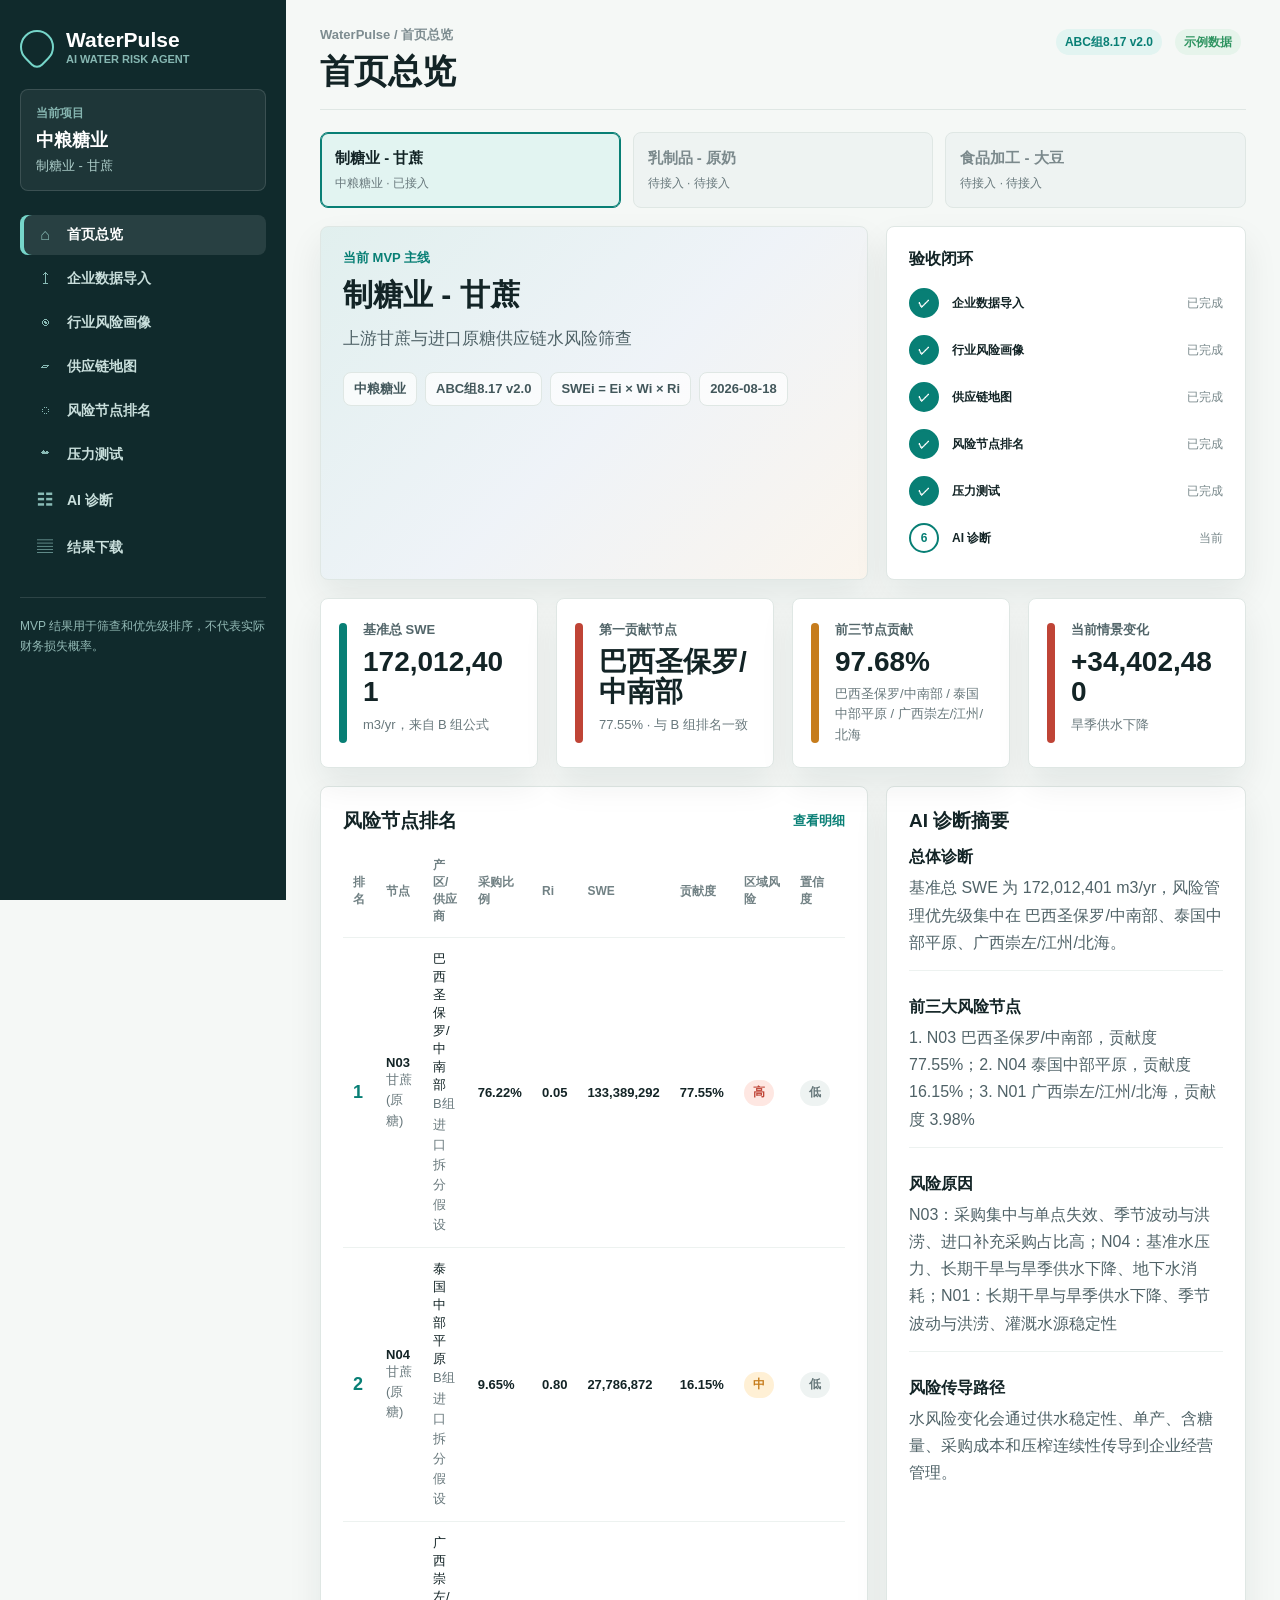
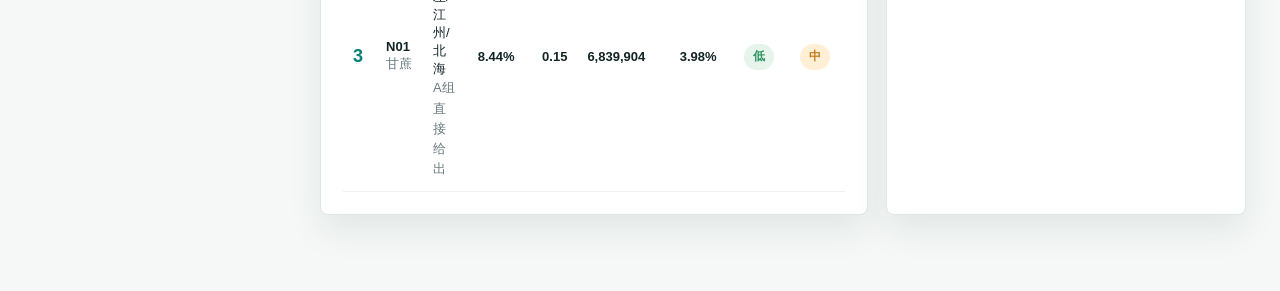
==== index.html @ 05658476 "Deploy D group water risk MVP report" ====
<!doctype html>
<html lang="zh-CN">
<head>
  <meta charset="utf-8" />
  <meta name="viewport" content="width=device-width, initial-scale=1" />
  <title>水脉 WaterPulse · 首页总览</title>
  <link rel="icon" href="data:," />
  <link rel="stylesheet" href="assets/app.css" />
</head>
<body data-page="home">
  <div id="app"></div>
  <script src="assets/site.js"></script>
</body>
</html>
---- assets/app.css ----
:root {
  --nav: #102a2c;
  --nav-soft: #1d3d3f;
  --ink: #132426;
  --muted: #68787c;
  --line: #dfe7e4;
  --wash: #f5f8f6;
  --panel: #ffffff;
  --teal: #087f75;
  --teal-soft: #e2f4f1;
  --green: #2f9461;
  --green-soft: #e6f4eb;
  --amber: #c67c1c;
  --amber-soft: #fff0d5;
  --red: #bf4436;
  --red-soft: #fee7e2;
  --blue: #2f66a3;
  --blue-soft: #e7f0fb;
  --shadow: 0 16px 34px rgba(19, 36, 38, 0.08);
}

* { box-sizing: border-box; }

body {
  margin: 0;
  color: var(--ink);
  background: var(--wash);
  font-family: Inter, "Microsoft YaHei", "PingFang SC", Arial, sans-serif;
  letter-spacing: 0;
}

button, input {
  font: inherit;
}

a {
  color: inherit;
  text-decoration: none;
}

.app-shell {
  min-height: 100vh;
  display: grid;
  grid-template-columns: 286px minmax(0, 1fr);
}

.sidebar {
  position: sticky;
  top: 0;
  align-self: start;
  min-height: 100vh;
  padding: 28px 20px;
  color: #cde0dd;
  background: var(--nav);
}

.logo {
  display: flex;
  gap: 12px;
  align-items: center;
  margin-bottom: 24px;
}

.logo-mark {
  width: 34px;
  height: 34px;
  border: 2px solid #76d6ca;
  border-radius: 50% 50% 50% 8px;
  transform: rotate(-45deg);
  flex: 0 0 auto;
}

.logo strong {
  display: block;
  color: #ffffff;
  font-size: 21px;
  line-height: 1.1;
}

.logo em {
  display: block;
  margin-top: 2px;
  color: #86b7b2;
  font-size: 11px;
  font-style: normal;
  font-weight: 760;
  text-transform: uppercase;
}

.project-card {
  padding: 15px;
  margin-bottom: 24px;
  border: 1px solid rgba(255, 255, 255, 0.13);
  border-radius: 8px;
  background: rgba(255, 255, 255, 0.06);
}

.project-card span {
  display: block;
  color: #85b4af;
  font-size: 12px;
  font-weight: 760;
  margin-bottom: 6px;
}

.project-card strong {
  display: block;
  color: #ffffff;
  font-size: 18px;
  margin-bottom: 4px;
}

.project-card em {
  color: #afd0cc;
  font-style: normal;
  font-size: 13px;
}

.nav-item {
  display: grid;
  grid-template-columns: 26px 1fr;
  gap: 9px;
  align-items: center;
  padding: 11px 12px;
  margin: 4px 0;
  border-radius: 8px;
  color: #c9dfdc;
}

.nav-item:hover,
.nav-item.active {
  color: #ffffff;
  background: rgba(255, 255, 255, 0.1);
}

.nav-item.active {
  box-shadow: inset 4px 0 0 #76d6ca;
}

.nav-item span {
  text-align: center;
  color: #89bbb6;
}

.nav-item strong {
  font-size: 14px;
}

.side-note {
  margin-top: 28px;
  padding-top: 18px;
  border-top: 1px solid rgba(255, 255, 255, 0.12);
  color: #93bab6;
  font-size: 12px;
  line-height: 1.7;
}

main {
  min-width: 0;
  padding: 26px 34px 58px;
}

.topbar {
  display: flex;
  justify-content: space-between;
  align-items: flex-start;
  gap: 20px;
  padding-bottom: 18px;
  margin-bottom: 22px;
  border-bottom: 1px solid var(--line);
}

.crumb {
  color: #7d8c90;
  font-size: 13px;
  font-weight: 760;
  margin-bottom: 8px;
}

h1, h2, h3 {
  margin: 0;
  letter-spacing: 0;
}

h1 {
  font-size: 34px;
  line-height: 1.15;
}

h2 {
  font-size: 30px;
  line-height: 1.2;
}

h3 {
  font-size: 19px;
  line-height: 1.3;
}

p {
  line-height: 1.7;
}

.header-actions {
  display: flex;
  flex-wrap: wrap;
  justify-content: flex-end;
  gap: 8px;
}

.grid {
  display: grid;
  gap: 18px;
  margin-bottom: 18px;
}

.overview {
  grid-template-columns: minmax(0, 1.7fr) minmax(360px, 1fr);
}

.metrics {
  grid-template-columns: repeat(4, minmax(0, 1fr));
}

.two {
  grid-template-columns: minmax(0, 1.45fr) minmax(360px, 0.9fr);
}

.map-layout {
  grid-template-columns: 250px minmax(0, 1fr) 320px;
  align-items: start;
}

.panel {
  min-width: 0;
  padding: 22px;
  border: 1px solid var(--line);
  border-radius: 8px;
  background: var(--panel);
  box-shadow: var(--shadow);
}

.hero-panel {
  min-height: 218px;
  background:
    linear-gradient(135deg, rgba(8, 127, 117, 0.12), rgba(47, 102, 163, 0.08) 52%, rgba(198, 124, 28, 0.08)),
    #ffffff;
}

.hero-panel p {
  max-width: 760px;
  margin: 12px 0 18px;
  color: #4f6267;
  font-size: 17px;
}

.kicker {
  color: var(--teal);
  font-size: 13px;
  font-weight: 840;
  margin-bottom: 10px;
}

.hero-facts {
  display: flex;
  flex-wrap: wrap;
  gap: 8px;
}

.hero-facts span {
  display: inline-flex;
  align-items: center;
  min-height: 34px;
  padding: 7px 10px;
  border: 1px solid var(--line);
  border-radius: 8px;
  background: rgba(255, 255, 255, 0.72);
  color: #42575b;
  font-size: 13px;
  font-weight: 760;
}

.status-panel {
  overflow: hidden;
}

.industry-switcher {
  display: grid;
  grid-template-columns: repeat(3, minmax(0, 1fr));
  gap: 12px;
  margin-bottom: 18px;
}

.industry-option {
  min-height: 76px;
  padding: 13px 14px;
  border: 1px solid var(--line);
  border-radius: 8px;
  background: #ffffff;
  color: var(--ink);
  text-align: left;
  cursor: pointer;
}

.industry-option strong,
.industry-option span {
  display: block;
}

.industry-option strong {
  margin-bottom: 7px;
  font-size: 15px;
}

.industry-option span {
  color: var(--muted);
  font-size: 12px;
}

.industry-option.active {
  border-color: var(--teal);
  background: var(--teal-soft);
  box-shadow: inset 0 0 0 1px var(--teal);
}

.industry-option:disabled {
  color: #7b898c;
  cursor: default;
  background: #eef3f2;
}

.badge {
  display: inline-flex;
  align-items: center;
  min-height: 26px;
  padding: 4px 9px;
  margin: 3px 5px 3px 0;
  border-radius: 999px;
  font-size: 12px;
  font-weight: 820;
  white-space: nowrap;
}

.badge.teal { color: var(--teal); background: var(--teal-soft); }
.badge.green { color: var(--green); background: var(--green-soft); }
.badge.amber { color: var(--amber); background: var(--amber-soft); }
.badge.red { color: var(--red); background: var(--red-soft); }
.badge.gray { color: #66777a; background: #eef3f2; }

.metric {
  position: relative;
  min-height: 128px;
  padding-left: 42px;
  overflow: hidden;
}

.metric::before {
  content: "";
  position: absolute;
  left: 18px;
  top: 24px;
  bottom: 24px;
  width: 8px;
  border-radius: 99px;
  background: var(--teal);
}

.metric.red::before { background: var(--red); }
.metric.amber::before { background: var(--amber); }
.metric.green::before { background: var(--green); }

.metric-label {
  color: #53666a;
  font-size: 13px;
  font-weight: 820;
}

.metric-value {
  margin: 8px 0 7px;
  font-size: 28px;
  line-height: 1.08;
  font-weight: 900;
  overflow-wrap: anywhere;
}

.muted {
  color: var(--muted);
  font-size: 13px;
  line-height: 1.55;
}

.progress {
  display: grid;
  gap: 9px;
  margin-top: 14px;
}

.step {
  display: grid;
  grid-template-columns: 34px 1fr 58px;
  align-items: center;
  gap: 9px;
  min-height: 38px;
  color: #77878a;
  font-size: 12px;
}

.bubble {
  width: 30px;
  height: 30px;
  display: grid;
  place-items: center;
  border: 2px solid var(--line);
  border-radius: 50%;
  background: #ffffff;
  color: var(--teal);
  font-weight: 900;
}

.step.done .bubble {
  color: #ffffff;
  border-color: var(--teal);
  background: var(--teal);
}

.step.active .bubble {
  border-color: var(--teal);
}

.step strong {
  color: var(--ink);
}

.step span {
  text-align: right;
}

.section-head {
  display: flex;
  align-items: center;
  justify-content: space-between;
  gap: 14px;
  margin-bottom: 12px;
}

.text-link {
  color: var(--teal);
  font-size: 13px;
  font-weight: 820;
}

table {
  width: 100%;
  border-collapse: collapse;
  font-size: 13px;
}

th, td {
  padding: 12px 10px;
  border-bottom: 1px solid #edf2f0;
  vertical-align: middle;
  text-align: left;
}

th {
  color: #718184;
  font-size: 12px;
  font-weight: 820;
}

.num,
.rank {
  font-variant-numeric: tabular-nums;
  font-weight: 850;
}

.rank {
  color: var(--teal);
  font-size: 18px;
}

.diagnosis-list {
  display: grid;
  gap: 12px;
}

.diagnosis-list article {
  padding: 14px 0;
  border-bottom: 1px solid #edf2f0;
}

.diagnosis-list article:last-child {
  border-bottom: 0;
}

.diagnosis-list strong {
  display: block;
  margin-bottom: 6px;
}

.diagnosis-list p {
  margin: 0;
  color: #4f6267;
}

.form-grid {
  display: grid;
  grid-template-columns: 108px 1fr;
  gap: 12px 14px;
  margin: 16px 0 20px;
  align-items: start;
}

.form-grid label {
  color: #748387;
  font-size: 13px;
  font-weight: 820;
}

.upload-box {
  display: grid;
  grid-template-columns: minmax(180px, 240px) 1fr;
  gap: 18px;
  align-items: center;
  min-height: 138px;
  padding: 18px;
  border: 1.5px dashed #c8d6d2;
  border-radius: 8px;
  background: #fbfdfc;
}

.upload-box input {
  width: 100%;
}

.button-row {
  display: flex;
  flex-wrap: wrap;
  gap: 10px;
  margin-top: 16px;
}

.button {
  min-height: 36px;
  padding: 8px 12px;
  border: 1px solid var(--line);
  border-radius: 8px;
  background: #ffffff;
  color: #405357;
  font-size: 13px;
  font-weight: 820;
  cursor: pointer;
}

.button.primary {
  color: #ffffff;
  border-color: var(--teal);
  background: var(--teal);
}

.notice {
  margin-top: 12px;
  color: var(--amber);
  font-size: 13px;
  font-weight: 760;
}

.validation-list {
  display: grid;
  grid-template-columns: 1fr 1fr;
  gap: 12px;
  margin: 16px 0;
}

.validation-list div {
  min-height: 84px;
  padding: 14px;
  border: 1px solid var(--line);
  border-radius: 8px;
  background: #fbfdfc;
}

.validation-list strong {
  display: block;
  margin-bottom: 8px;
  font-size: 24px;
}

.validation-list span {
  color: var(--muted);
  font-size: 13px;
}

.mechanism-list {
  display: grid;
  gap: 13px;
  margin-top: 16px;
}

.mechanism {
  padding-bottom: 14px;
  border-bottom: 1px solid #edf2f0;
}

.mechanism:last-child {
  border-bottom: 0;
}

.mechanism p {
  margin: 8px 0 0;
}

.action-list {
  display: grid;
  gap: 14px;
  margin-top: 16px;
}

.action-item {
  padding: 14px;
  border: 1px solid var(--line);
  border-radius: 8px;
  background: #fbfdfc;
}

.action-item span {
  display: block;
  color: var(--teal);
  font-weight: 850;
  margin-bottom: 8px;
}

.action-item ul {
  margin: 0;
  padding-left: 18px;
  color: #53666a;
  line-height: 1.6;
}

.schema-grid {
  display: grid;
  grid-template-columns: repeat(6, minmax(0, 1fr));
  gap: 10px;
  margin-top: 16px;
}

.schema-grid div {
  min-height: 76px;
  padding: 12px;
  border: 1px solid var(--line);
  border-radius: 8px;
  background: #fbfdfc;
}

.schema-grid strong,
.schema-grid span {
  display: block;
}

.schema-grid span {
  margin-top: 7px;
  color: var(--muted);
  font-size: 12px;
}

.legend {
  display: grid;
  gap: 11px;
  margin-top: 18px;
}

.legend span {
  display: flex;
  gap: 9px;
  align-items: center;
  color: #506367;
  font-weight: 760;
}

.dot {
  width: 10px;
  height: 10px;
  border-radius: 50%;
  display: inline-block;
}

.red-dot { background: var(--red); }
.amber-dot { background: var(--amber); }
.green-dot { background: var(--green); }

.map-panel {
  overflow: hidden;
}

.map-canvas {
  position: relative;
  height: 560px;
  margin-top: 16px;
  overflow: hidden;
  border: 1px solid var(--line);
  border-radius: 8px;
  background:
    linear-gradient(0deg, rgba(8, 127, 117, 0.06), rgba(47, 102, 163, 0.05)),
    repeating-linear-gradient(30deg, rgba(16, 42, 44, 0.05) 0 1px, transparent 1px 54px),
    #fbfdfc;
}

.map-gridline {
  position: absolute;
  inset: 44px;
  border: 1px dashed #cbd9d6;
  border-radius: 50%;
}

.map-node {
  position: absolute;
  display: grid;
  place-items: center;
  transform: translate(-50%, -50%);
  border: 3px solid currentColor;
  border-radius: 50%;
  background: #ffffff;
  cursor: pointer;
}

.map-node.red { color: var(--red); }
.map-node.amber { color: var(--amber); }
.map-node.green { color: var(--green); }

.map-node span {
  font-size: 11px;
  font-weight: 900;
  color: currentColor;
}

.map-node em {
  position: absolute;
  left: calc(100% + 7px);
  top: 50%;
  transform: translateY(-50%);
  min-width: 92px;
  color: #45595d;
  font-size: 12px;
  font-style: normal;
  font-weight: 760;
  white-space: nowrap;
}

.list {
  display: grid;
  gap: 12px;
  margin-top: 14px;
}

.list-item {
  display: grid;
  gap: 4px;
  padding-bottom: 12px;
  border-bottom: 1px solid #edf2f0;
}

.list-item:last-child {
  border-bottom: 0;
  padding-bottom: 0;
}

.list-item span {
  color: #53666a;
  font-size: 13px;
}

.list-item small {
  color: var(--muted);
}

.quadrant {
  position: relative;
  height: 420px;
  margin: 18px 0 12px;
  border-left: 2px solid #ccd9d6;
  border-bottom: 2px solid #ccd9d6;
  background:
    linear-gradient(90deg, transparent 49.8%, #e1eae7 50%, transparent 50.2%),
    linear-gradient(0deg, transparent 49.8%, #e1eae7 50%, transparent 50.2%),
    #fbfdfc;
}

.point {
  position: absolute;
  width: 24px;
  height: 24px;
  display: grid;
  place-items: center;
  border: 3px solid currentColor;
  border-radius: 50%;
  background: #ffffff;
  font-size: 10px;
  font-weight: 900;
}

.point.red { color: var(--red); }
.point.amber { color: var(--amber); }
.point.green { color: var(--green); }

.point em {
  position: absolute;
  left: 27px;
  top: -3px;
  min-width: 100px;
  color: #5b6d71;
  font-size: 11px;
  font-style: normal;
  font-weight: 760;
  white-space: nowrap;
}

.x-label,
.y-label {
  position: absolute;
  color: #748387;
  font-size: 12px;
  font-weight: 820;
}

.x-label {
  right: 0;
  bottom: -28px;
}

.y-label {
  left: 8px;
  top: 8px;
}

.segmented {
  display: flex;
  flex-wrap: wrap;
  gap: 8px;
  justify-content: flex-end;
}

.segmented button {
  min-height: 36px;
  padding: 8px 11px;
  border: 1px solid var(--line);
  border-radius: 8px;
  background: #ffffff;
  color: #4f6267;
  font-size: 13px;
  font-weight: 820;
  cursor: pointer;
}

.segmented button.active {
  border-color: var(--teal);
  color: #ffffff;
  background: var(--teal);
}

.segmented small {
  margin-left: 5px;
  opacity: 0.78;
}

.callout {
  padding: 17px;
  border-radius: 8px;
  border: 1px solid var(--line);
}

.callout.red {
  background: var(--red-soft);
  border-color: #f2c5be;
}

.callout.amber {
  background: var(--amber-soft);
  border-color: #efd0a2;
}

.callout p {
  margin-bottom: 0;
}

.guardrail-grid {
  display: grid;
  grid-template-columns: 1fr 1fr;
  gap: 10px;
  margin: 16px 0 20px;
}

.guardrail-grid div {
  min-height: 54px;
  padding: 12px;
  border: 1px solid var(--line);
  border-radius: 8px;
  background: #fbfdfc;
  color: #53666a;
  font-size: 13px;
  font-weight: 780;
}

.guardrail-grid .ok {
  color: var(--teal);
  background: var(--teal-soft);
  border-color: #b9ddd7;
}

pre {
  max-height: 380px;
  overflow: auto;
  padding: 14px;
  border: 1px solid var(--line);
  border-radius: 8px;
  background: #f8fbfa;
  color: #405357;
  font-size: 12px;
  line-height: 1.55;
  white-space: pre-wrap;
}

.report-card {
  padding: 22px;
  border: 1px solid var(--line);
  border-radius: 8px;
  background: #fbfdfc;
}

.report-card h2 {
  margin-bottom: 16px;
  font-size: 24px;
}

.report-card p {
  margin: 10px 0;
}

.check-list {
  display: grid;
  gap: 10px;
  margin-top: 16px;
}

.check-list span {
  min-height: 38px;
  padding: 9px 12px;
  border: 1px solid var(--line);
  border-radius: 8px;
  background: #fbfdfc;
  color: #3f5458;
  font-weight: 780;
}

@media (max-width: 1240px) {
  .app-shell,
  .overview,
  .metrics,
  .two,
  .map-layout,
  .industry-switcher,
  .schema-grid {
    grid-template-columns: 1fr;
  }

  .sidebar {
    position: static;
    min-height: auto;
  }
}

@media (max-width: 720px) {
  main {
    padding: 20px 14px 44px;
  }

  .sidebar {
    padding: 22px 14px;
  }

  .topbar,
  .section-head {
    flex-direction: column;
    align-items: flex-start;
  }

  h1 {
    font-size: 28px;
  }

  h2 {
    font-size: 24px;
  }

  .panel {
    padding: 17px;
  }

  .upload-box,
  .form-grid,
  .validation-list,
  .guardrail-grid {
    grid-template-columns: 1fr;
  }

  .map-canvas {
    height: 460px;
  }

  .metric {
    padding-left: 46px;
  }

  .point em,
  .map-node em,
  .x-label,
  .y-label {
    display: none;
  }

  table {
    display: block;
    overflow-x: auto;
    white-space: nowrap;
  }
}

@media print {
  .sidebar,
  .topbar,
  .button-row {
    display: none;
  }

  .app-shell {
    display: block;
  }

  main {
    padding: 0;
  }

  .panel {
    box-shadow: none;
  }
}
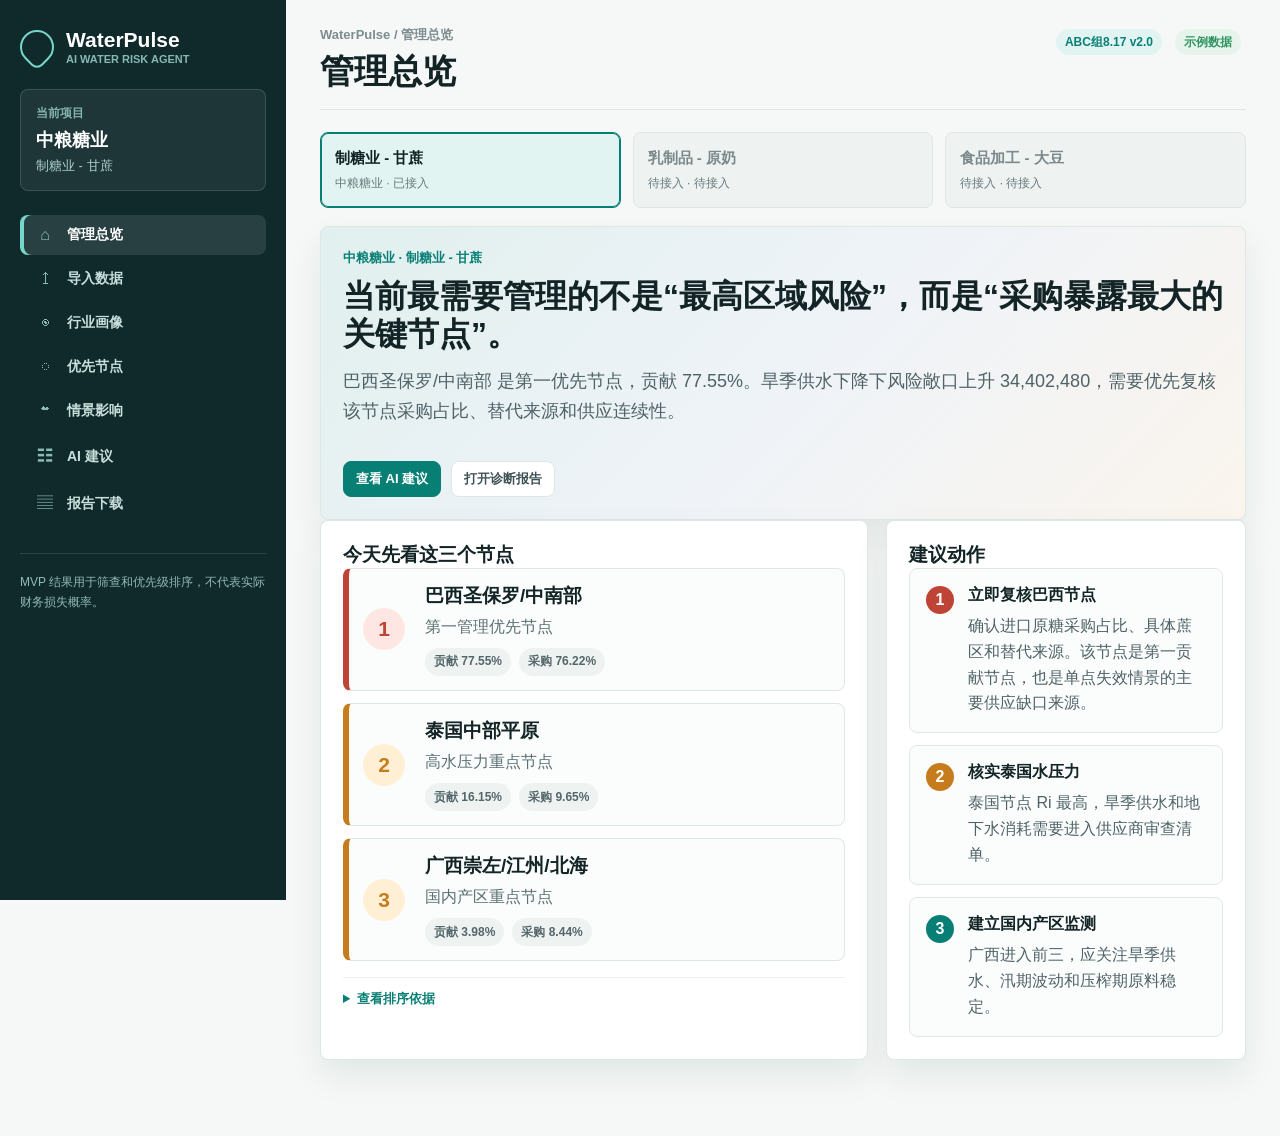
==== commit e5a7471c: "Simplify decision-focused interface" ====
--- a/index.html
+++ b/index.html
@@ -3,7 +3,7 @@
 <head>
   <meta charset="utf-8" />
   <meta name="viewport" content="width=device-width, initial-scale=1" />
-  <title>水脉 WaterPulse · 首页总览</title>
+  <title>水脉 WaterPulse · 管理总览</title>
   <link rel="icon" href="data:," />
   <link rel="stylesheet" href="assets/app.css" />
 </head>
--- a/assets/app.css
+++ b/assets/app.css
@@ -254,6 +254,22 @@
   font-size: 17px;
 }
 
+.hero-panel.executive {
+  min-height: 230px;
+  display: grid;
+  align-content: center;
+}
+
+.hero-panel.executive h2 {
+  max-width: 900px;
+  font-size: clamp(26px, 2.5vw, 36px);
+}
+
+.hero-panel.executive p {
+  max-width: 940px;
+  font-size: 18px;
+}
+
 .kicker {
   color: var(--teal);
   font-size: 13px;
@@ -389,6 +405,12 @@
   line-height: 1.55;
 }
 
+.lead-small {
+  color: #53666a;
+  line-height: 1.7;
+  margin: 10px 0 18px;
+}
+
 .progress {
   display: grid;
   gap: 9px;
@@ -501,6 +523,198 @@
 .diagnosis-list p {
   margin: 0;
   color: #4f6267;
+}
+
+.decision-grid {
+  display: grid;
+  gap: 12px;
+}
+
+.decision-card {
+  position: relative;
+  min-height: 118px;
+  padding: 16px 16px 16px 58px;
+  border: 1px solid var(--line);
+  border-radius: 8px;
+  background: #fbfdfc;
+}
+
+.decision-card span {
+  position: absolute;
+  left: 16px;
+  top: 17px;
+  width: 28px;
+  height: 28px;
+  display: grid;
+  place-items: center;
+  border-radius: 50%;
+  background: var(--teal);
+  color: #fff;
+  font-weight: 900;
+}
+
+.decision-card.red span { background: var(--red); }
+.decision-card.amber span { background: var(--amber); }
+.decision-card strong {
+  display: block;
+  margin-bottom: 7px;
+  font-size: 16px;
+}
+
+.decision-card p {
+  margin: 0;
+  color: #4f6267;
+  line-height: 1.62;
+}
+
+.priority-list {
+  display: grid;
+  gap: 12px;
+}
+
+.priority-card {
+  display: grid;
+  grid-template-columns: 48px 1fr;
+  gap: 14px;
+  align-items: center;
+  min-height: 104px;
+  padding: 14px;
+  border: 1px solid var(--line);
+  border-left: 6px solid var(--teal);
+  border-radius: 8px;
+  background: #fbfdfc;
+}
+
+.priority-card.red { border-left-color: var(--red); }
+.priority-card.amber { border-left-color: var(--amber); }
+.priority-card.green { border-left-color: var(--green); }
+
+.priority-rank {
+  width: 42px;
+  height: 42px;
+  display: grid;
+  place-items: center;
+  border-radius: 50%;
+  background: var(--teal-soft);
+  color: var(--teal);
+  font-size: 21px;
+  font-weight: 900;
+}
+
+.priority-card.red .priority-rank { background: var(--red-soft); color: var(--red); }
+.priority-card.amber .priority-rank { background: var(--amber-soft); color: var(--amber); }
+
+.priority-card strong {
+  display: block;
+  font-size: 19px;
+  margin-bottom: 4px;
+}
+
+.priority-card p {
+  margin: 0 0 8px;
+  color: #5b6f73;
+}
+
+.priority-meta {
+  display: flex;
+  flex-wrap: wrap;
+  gap: 8px;
+}
+
+.priority-meta span,
+.outcome-strip span {
+  display: inline-flex;
+  min-height: 28px;
+  align-items: center;
+  padding: 5px 9px;
+  border-radius: 999px;
+  background: #eef3f2;
+  color: #53666a;
+  font-size: 12px;
+  font-weight: 820;
+}
+
+.plain-answer {
+  display: grid;
+  gap: 12px;
+  margin-top: 14px;
+}
+
+.plain-answer p {
+  margin: 0;
+  padding: 13px 14px;
+  border: 1px solid var(--line);
+  border-radius: 8px;
+  background: #fbfdfc;
+  color: #4f6267;
+}
+
+.evidence {
+  margin-top: 16px;
+  border-top: 1px solid #edf2f0;
+  padding-top: 12px;
+}
+
+.evidence summary {
+  width: fit-content;
+  cursor: pointer;
+  color: var(--teal);
+  font-size: 13px;
+  font-weight: 850;
+}
+
+.evidence[open] summary {
+  margin-bottom: 12px;
+}
+
+.field-cloud {
+  margin-top: 8px;
+}
+
+.outcome-strip {
+  display: grid;
+  grid-template-columns: repeat(4, minmax(0, 1fr));
+  gap: 10px;
+  margin: 16px 0 4px;
+}
+
+.outcome-strip span {
+  justify-content: center;
+  min-height: 54px;
+  border-radius: 8px;
+  background: var(--teal-soft);
+  color: var(--teal);
+}
+
+.impact-panel {
+  min-height: 190px;
+  padding: 22px;
+  border: 1px solid var(--line);
+  border-left: 7px solid var(--teal);
+  border-radius: 8px;
+  background: #fbfdfc;
+}
+
+.impact-panel.red { border-left-color: var(--red); }
+.impact-panel.green { border-left-color: var(--green); }
+
+.impact-panel span {
+  display: block;
+  color: #607378;
+  font-weight: 820;
+}
+
+.impact-panel strong {
+  display: block;
+  margin: 12px 0;
+  font-size: clamp(32px, 4vw, 46px);
+  line-height: 1.05;
+}
+
+.impact-panel p {
+  margin: 0;
+  color: #4f6267;
+  line-height: 1.7;
 }
 
 .form-grid {
@@ -974,7 +1188,33 @@
   }
 
   .sidebar {
-    padding: 22px 14px;
+    padding: 14px;
+  }
+
+  .logo {
+    margin-bottom: 12px;
+  }
+
+  .project-card,
+  .side-note {
+    display: none;
+  }
+
+  .sidebar nav {
+    display: flex;
+    gap: 8px;
+    overflow-x: auto;
+    padding-bottom: 2px;
+  }
+
+  .nav-item {
+    flex: 0 0 auto;
+    min-height: 40px;
+    padding: 8px 12px;
+  }
+
+  .nav-item strong {
+    font-size: 12px;
   }
 
   .topbar,
@@ -998,7 +1238,8 @@
   .upload-box,
   .form-grid,
   .validation-list,
-  .guardrail-grid {
+  .guardrail-grid,
+  .outcome-strip {
     grid-template-columns: 1fr;
   }
 
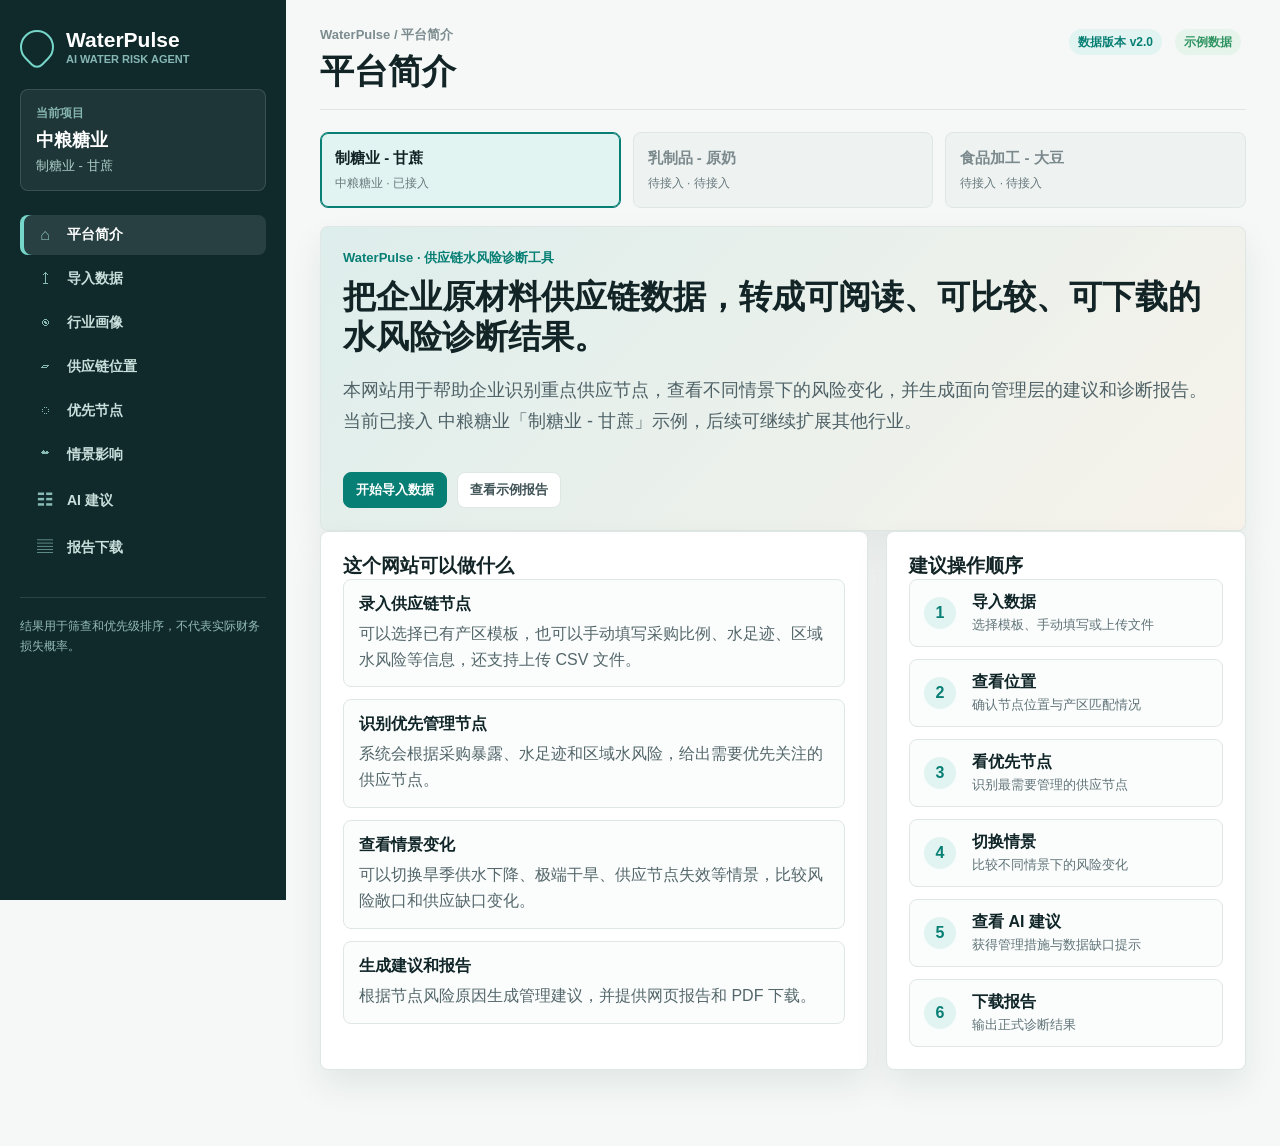
==== commit df883af8: "Improve onboarding import and report layout" ====
--- a/index.html
+++ b/index.html
@@ -3,7 +3,7 @@
 <head>
   <meta charset="utf-8" />
   <meta name="viewport" content="width=device-width, initial-scale=1" />
-  <title>水脉 WaterPulse · 管理总览</title>
+  <title>水脉 WaterPulse · 平台简介</title>
   <link rel="icon" href="data:," />
   <link rel="stylesheet" href="assets/app.css" />
 </head>
--- a/assets/app.css
+++ b/assets/app.css
@@ -270,6 +270,85 @@
   font-size: 18px;
 }
 
+.intro-hero {
+  min-height: 280px;
+  display: grid;
+  align-content: center;
+  background:
+    linear-gradient(135deg, rgba(8, 127, 117, 0.12), rgba(198, 124, 28, 0.08)),
+    #fbfdfc;
+}
+
+.intro-hero h2 {
+  max-width: 960px;
+  font-size: clamp(28px, 2.6vw, 38px);
+}
+
+.intro-hero p {
+  max-width: 980px;
+  color: #4f6267;
+  font-size: 18px;
+  line-height: 1.75;
+}
+
+.feature-list,
+.guide-steps {
+  display: grid;
+  gap: 12px;
+}
+
+.feature-list article {
+  padding: 14px 15px;
+  border: 1px solid var(--line);
+  border-radius: 8px;
+  background: #fbfdfc;
+}
+
+.feature-list strong,
+.guide-steps strong {
+  display: block;
+  color: #102528;
+  font-size: 16px;
+}
+
+.feature-list p {
+  margin: 6px 0 0;
+  color: #53666a;
+  line-height: 1.62;
+}
+
+.guide-steps a {
+  display: grid;
+  grid-template-columns: 36px 1fr;
+  gap: 3px 12px;
+  min-height: 64px;
+  align-items: center;
+  padding: 12px 14px;
+  border: 1px solid var(--line);
+  border-radius: 8px;
+  background: #fbfdfc;
+  color: inherit;
+  text-decoration: none;
+}
+
+.guide-steps span {
+  grid-row: span 2;
+  width: 32px;
+  height: 32px;
+  display: grid;
+  place-items: center;
+  border-radius: 50%;
+  background: var(--teal-soft);
+  color: var(--teal);
+  font-weight: 900;
+}
+
+.guide-steps em {
+  color: #607378;
+  font-size: 13px;
+  font-style: normal;
+}
+
 .kicker {
   color: var(--teal);
   font-size: 13px;
@@ -731,6 +810,43 @@
   font-weight: 820;
 }
 
+.import-layout {
+  grid-template-columns: minmax(0, 1.35fr) minmax(380px, 0.85fr);
+}
+
+.manual-form {
+  display: grid;
+  grid-template-columns: 118px minmax(0, 1fr);
+  gap: 12px 14px;
+  margin-top: 14px;
+}
+
+.manual-form label {
+  align-self: center;
+  color: #5f7277;
+  font-size: 13px;
+  font-weight: 850;
+}
+
+.manual-form input,
+.manual-form select {
+  width: 100%;
+  min-height: 40px;
+  padding: 8px 10px;
+  border: 1px solid var(--line);
+  border-radius: 8px;
+  background: #fbfdfc;
+  color: #22383c;
+  font: inherit;
+  font-size: 14px;
+}
+
+.manual-form input:focus,
+.manual-form select:focus {
+  outline: 2px solid rgba(8, 127, 117, 0.16);
+  border-color: var(--teal);
+}
+
 .upload-box {
   display: grid;
   grid-template-columns: minmax(180px, 240px) 1fr;
@@ -747,6 +863,22 @@
   width: 100%;
 }
 
+.compact-upload {
+  min-height: 112px;
+  grid-template-columns: 1fr;
+  align-items: start;
+}
+
+.compact-upload div {
+  order: -1;
+}
+
+.soft-divider {
+  border: 0;
+  border-top: 1px solid #edf2f0;
+  margin: 18px 0;
+}
+
 .button-row {
   display: flex;
   flex-wrap: wrap;
@@ -945,6 +1077,9 @@
   font-size: 11px;
   font-weight: 900;
   color: currentColor;
+  line-height: 1;
+  text-align: center;
+  white-space: nowrap;
 }
 
 .map-node em {
@@ -958,6 +1093,35 @@
   font-style: normal;
   font-weight: 760;
   white-space: nowrap;
+  pointer-events: none;
+  padding: 2px 5px;
+  border-radius: 6px;
+  background: rgba(251, 253, 252, 0.82);
+}
+
+.map-node.label-left em {
+  left: auto;
+  right: calc(100% + 8px);
+  text-align: right;
+}
+
+.map-node.label-above em {
+  left: 50%;
+  top: auto;
+  bottom: calc(100% + 8px);
+  transform: translateX(-50%);
+  text-align: center;
+}
+
+.map-node.label-below em {
+  left: 50%;
+  top: calc(100% + 8px);
+  transform: translateX(-50%);
+  text-align: center;
+}
+
+.map-node.label-right em {
+  left: calc(100% + 8px);
 }
 
 .list {
@@ -1001,8 +1165,8 @@
 
 .point {
   position: absolute;
-  width: 24px;
-  height: 24px;
+  width: 34px;
+  height: 34px;
   display: grid;
   place-items: center;
   border: 3px solid currentColor;
@@ -1018,14 +1182,41 @@
 
 .point em {
   position: absolute;
-  left: 27px;
-  top: -3px;
+  left: calc(100% + 10px);
+  top: 50%;
+  transform: translateY(-50%);
   min-width: 100px;
   color: #5b6d71;
-  font-size: 11px;
+  font-size: 12px;
   font-style: normal;
   font-weight: 760;
   white-space: nowrap;
+  pointer-events: none;
+}
+
+.point.label-left em {
+  left: auto;
+  right: calc(100% + 10px);
+  text-align: right;
+}
+
+.point.label-above em {
+  left: 50%;
+  top: auto;
+  bottom: calc(100% + 8px);
+  transform: translateX(-50%);
+  text-align: center;
+}
+
+.point.label-below em {
+  left: 50%;
+  top: calc(100% + 8px);
+  transform: translateX(-50%);
+  text-align: center;
+}
+
+.point.label-right em {
+  left: calc(100% + 10px);
 }
 
 .x-label,
@@ -1171,6 +1362,7 @@
   .metrics,
   .two,
   .map-layout,
+  .import-layout,
   .industry-switcher,
   .schema-grid {
     grid-template-columns: 1fr;
@@ -1237,6 +1429,7 @@
 
   .upload-box,
   .form-grid,
+  .manual-form,
   .validation-list,
   .guardrail-grid,
   .outcome-strip {
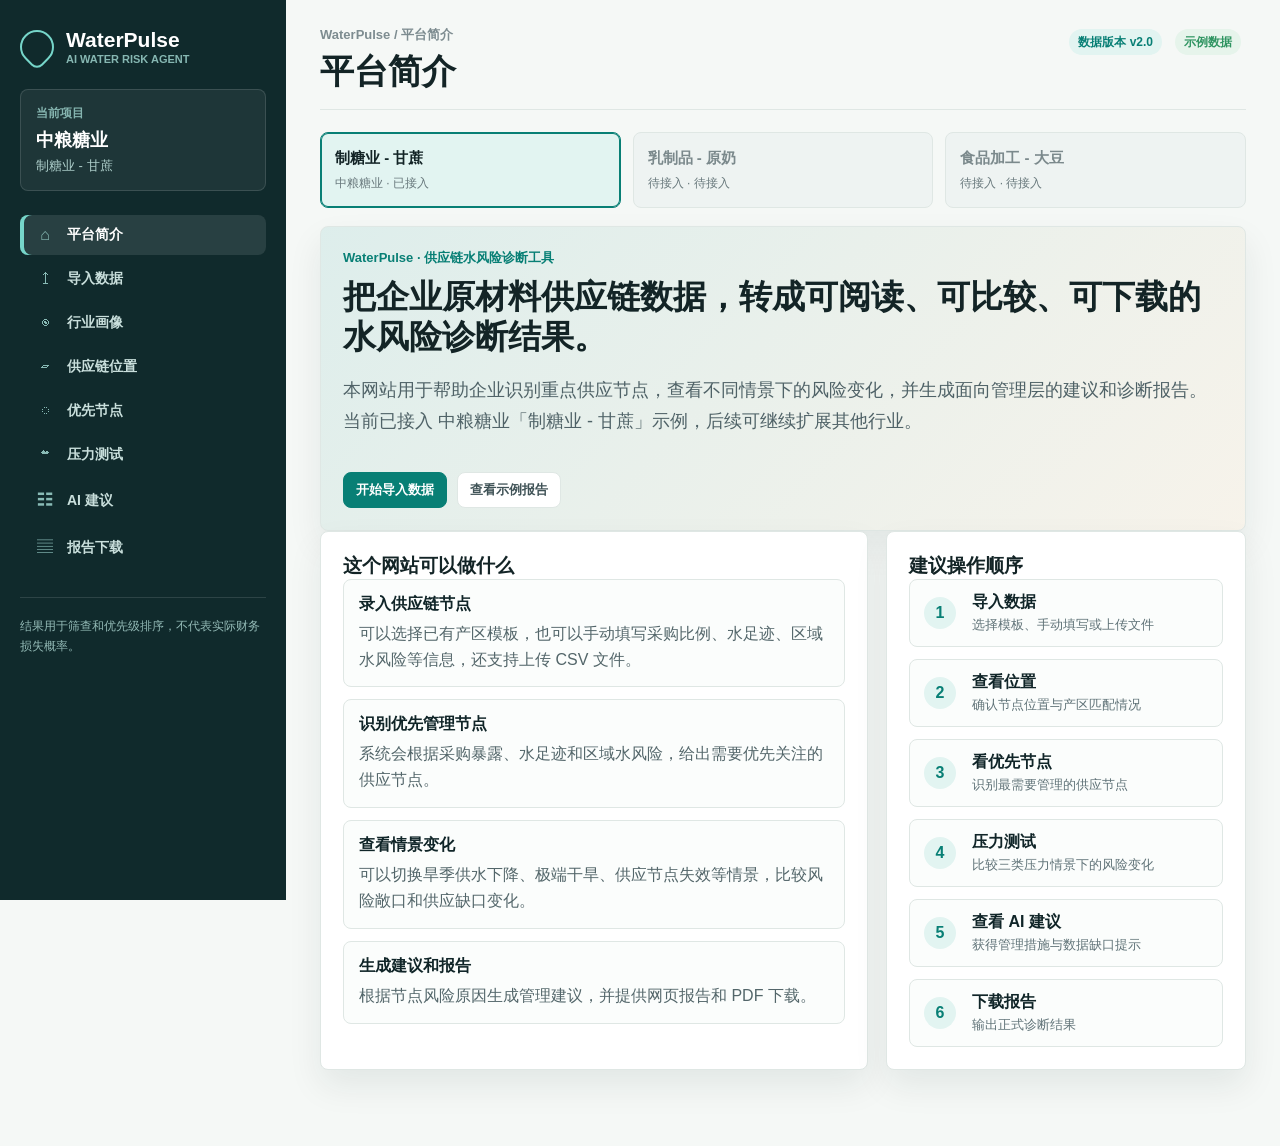
==== commit a074c780: "Bust static script cache" ====
--- a/index.html
+++ b/index.html
@@ -9,6 +9,6 @@
 </head>
 <body data-page="home">
   <div id="app"></div>
-  <script src="assets/site.js"></script>
+  <script src="assets/site.js?v=20260820-2"></script>
 </body>
 </html>
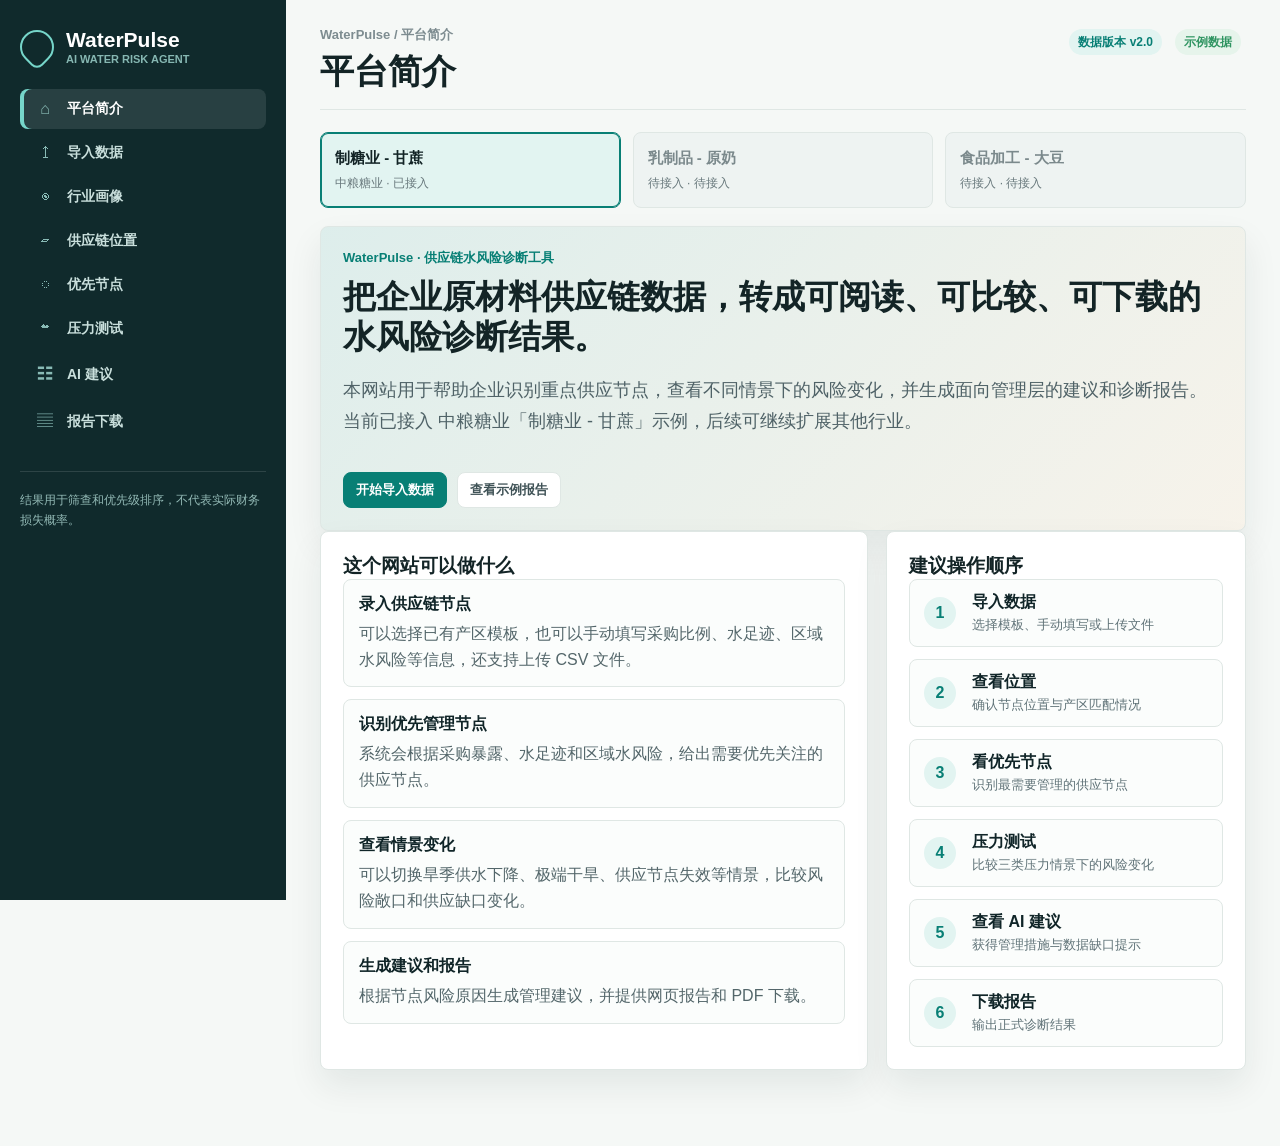
==== commit 9e341245: "Remove current project sidebar card" ====
--- a/index.html
+++ b/index.html
@@ -9,6 +9,6 @@
 </head>
 <body data-page="home">
   <div id="app"></div>
-  <script src="assets/site.js?v=20260820-2"></script>
+  <script src="assets/site.js?v=20260820-3"></script>
 </body>
 </html>
--- a/assets/app.css
+++ b/assets/app.css
@@ -87,35 +87,6 @@
   text-transform: uppercase;
 }
 
-.project-card {
-  padding: 15px;
-  margin-bottom: 24px;
-  border: 1px solid rgba(255, 255, 255, 0.13);
-  border-radius: 8px;
-  background: rgba(255, 255, 255, 0.06);
-}
-
-.project-card span {
-  display: block;
-  color: #85b4af;
-  font-size: 12px;
-  font-weight: 760;
-  margin-bottom: 6px;
-}
-
-.project-card strong {
-  display: block;
-  color: #ffffff;
-  font-size: 18px;
-  margin-bottom: 4px;
-}
-
-.project-card em {
-  color: #afd0cc;
-  font-style: normal;
-  font-size: 13px;
-}
-
 .nav-item {
   display: grid;
   grid-template-columns: 26px 1fr;
@@ -1387,7 +1358,6 @@
     margin-bottom: 12px;
   }
 
-  .project-card,
   .side-note {
     display: none;
   }
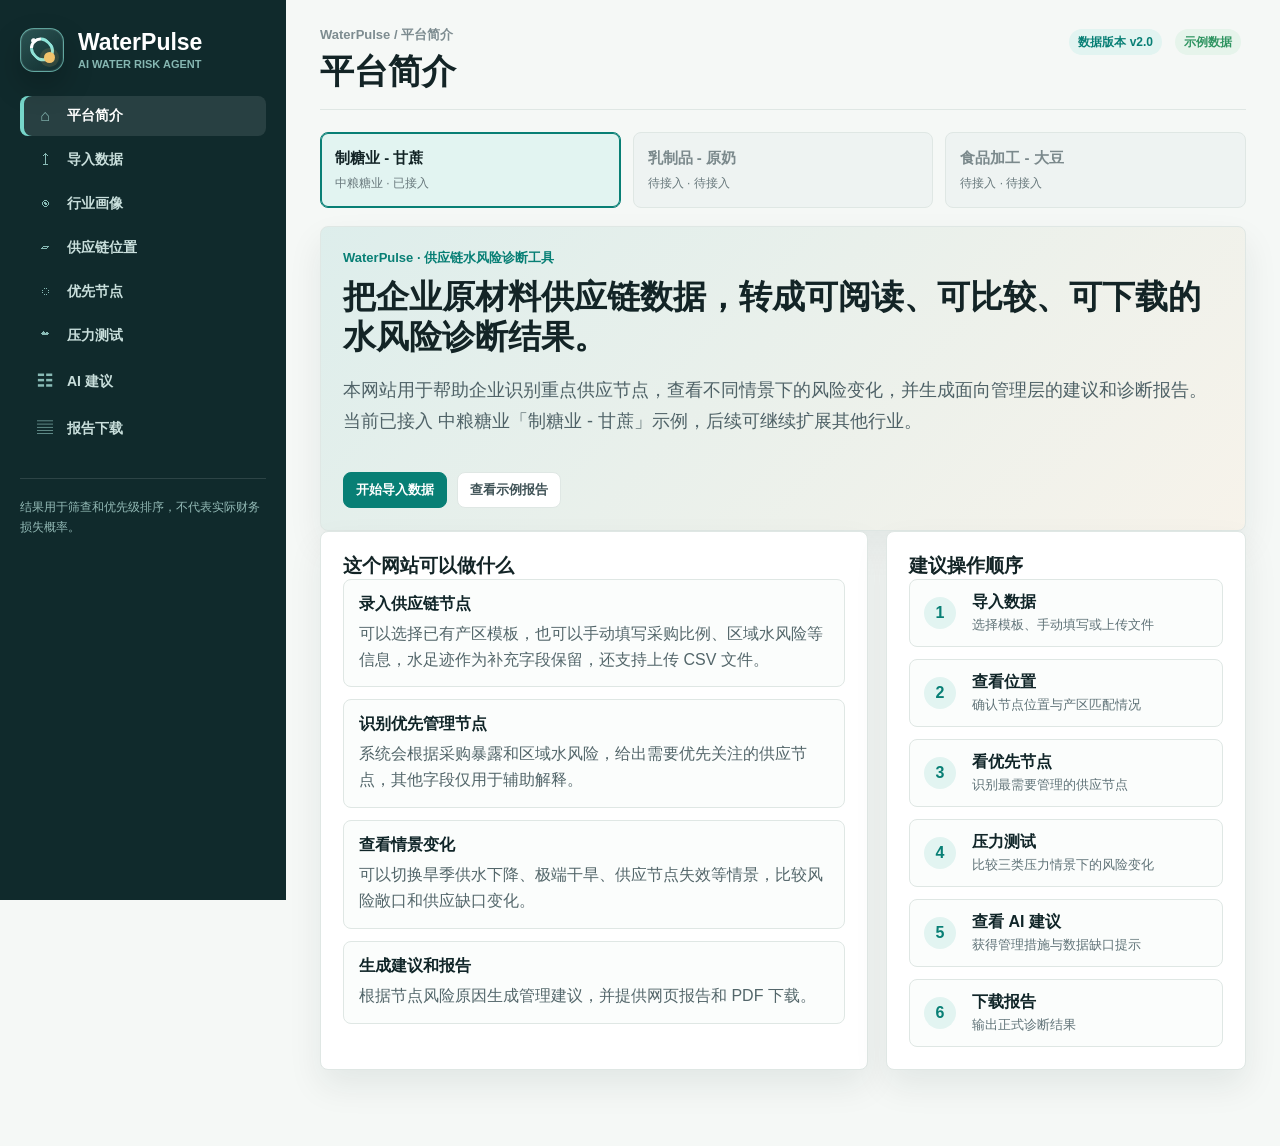
==== commit 89d59390: "Fix stress test calculations and refresh logo" ====
--- a/index.html
+++ b/index.html
@@ -5,10 +5,10 @@
   <meta name="viewport" content="width=device-width, initial-scale=1" />
   <title>水脉 WaterPulse · 平台简介</title>
   <link rel="icon" href="data:," />
-  <link rel="stylesheet" href="assets/app.css" />
+  <link rel="stylesheet" href="assets/app.css?v=20260825-1" />
 </head>
 <body data-page="home">
   <div id="app"></div>
-  <script src="assets/site.js?v=20260820-3"></script>
+  <script src="assets/site.js?v=20260825-1"></script>
 </body>
 </html>
--- a/assets/app.css
+++ b/assets/app.css
@@ -56,25 +56,54 @@
 
 .logo {
   display: flex;
-  gap: 12px;
+  gap: 14px;
   align-items: center;
   margin-bottom: 24px;
 }
 
 .logo-mark {
-  width: 34px;
-  height: 34px;
-  border: 2px solid #76d6ca;
-  border-radius: 50% 50% 50% 8px;
+  position: relative;
+  width: 44px;
+  height: 44px;
+  border: 1px solid rgba(132, 219, 208, 0.65);
+  border-radius: 14px;
+  background:
+    radial-gradient(circle at 30% 28%, rgba(255, 255, 255, 0.95) 0 2px, transparent 3px),
+    linear-gradient(145deg, rgba(132, 219, 208, 0.24), rgba(39, 114, 106, 0.08));
+  box-shadow:
+    inset 0 0 0 1px rgba(255, 255, 255, 0.08),
+    0 14px 30px rgba(0, 0, 0, 0.22);
+  flex: 0 0 auto;
+}
+
+.logo-mark::before {
+  content: "";
+  position: absolute;
+  inset: 8px 10px 9px;
+  border: 3px solid #8fe3d8;
+  border-top-color: #ffffff;
+  border-radius: 50% 50% 50% 12px;
   transform: rotate(-45deg);
-  flex: 0 0 auto;
+}
+
+.logo-mark::after {
+  content: "";
+  position: absolute;
+  right: 8px;
+  bottom: 8px;
+  width: 11px;
+  height: 11px;
+  border-radius: 50%;
+  background: #f2c36b;
+  box-shadow: 0 0 0 4px rgba(242, 195, 107, 0.12);
 }
 
 .logo strong {
   display: block;
   color: #ffffff;
-  font-size: 21px;
+  font-size: 23px;
   line-height: 1.1;
+  letter-spacing: 0;
 }
 
 .logo em {
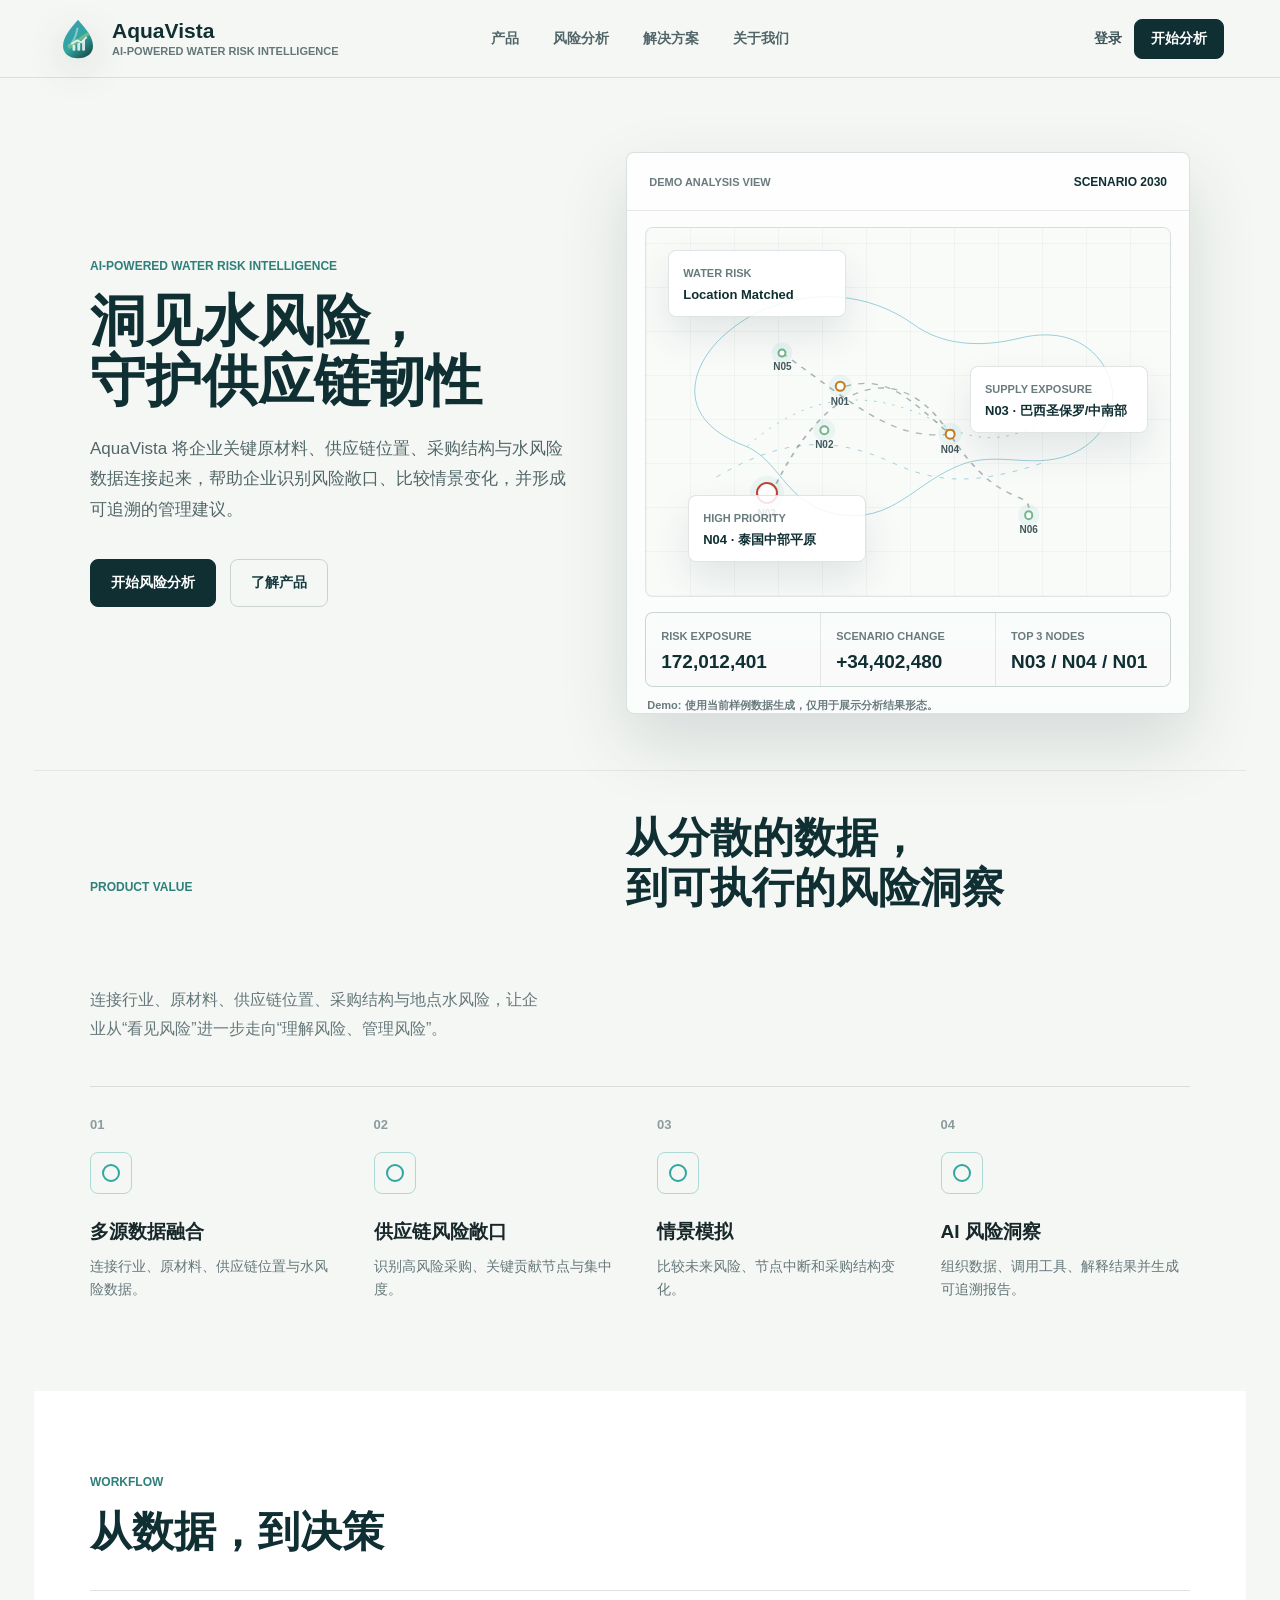
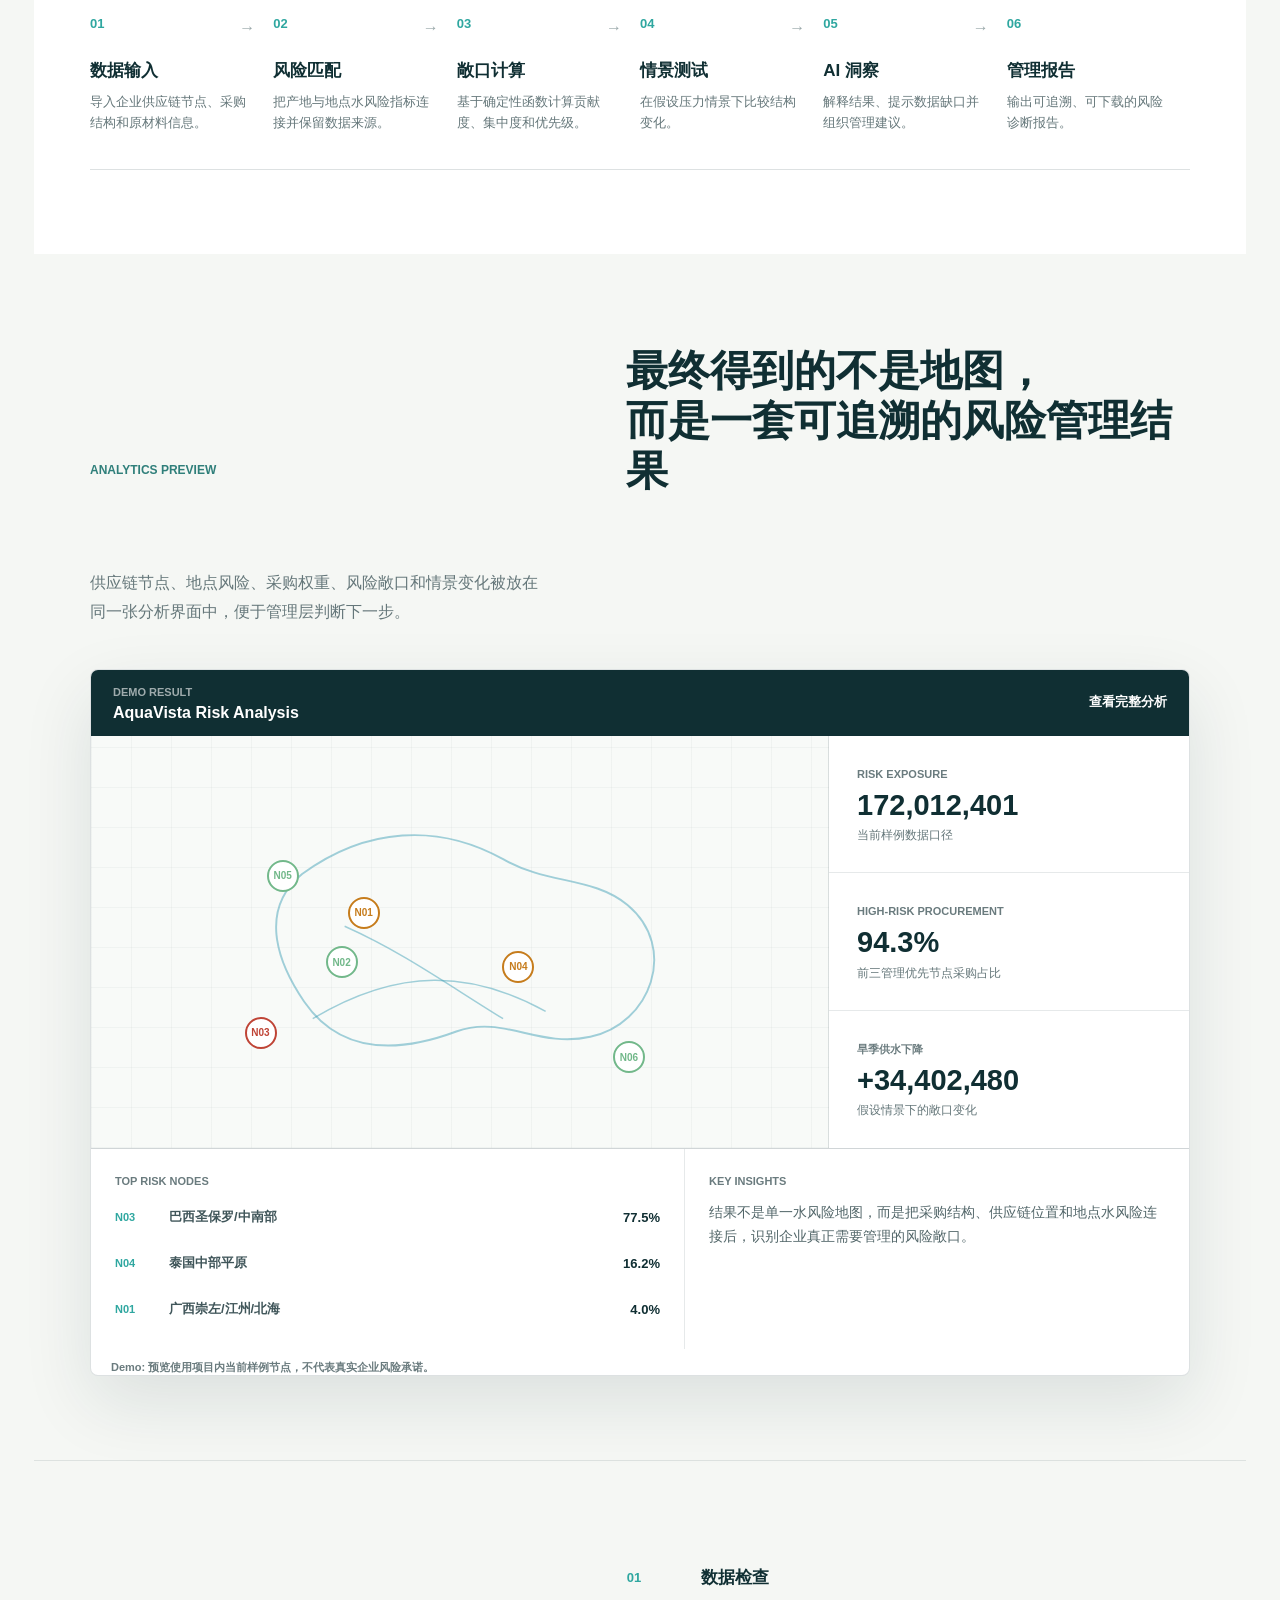
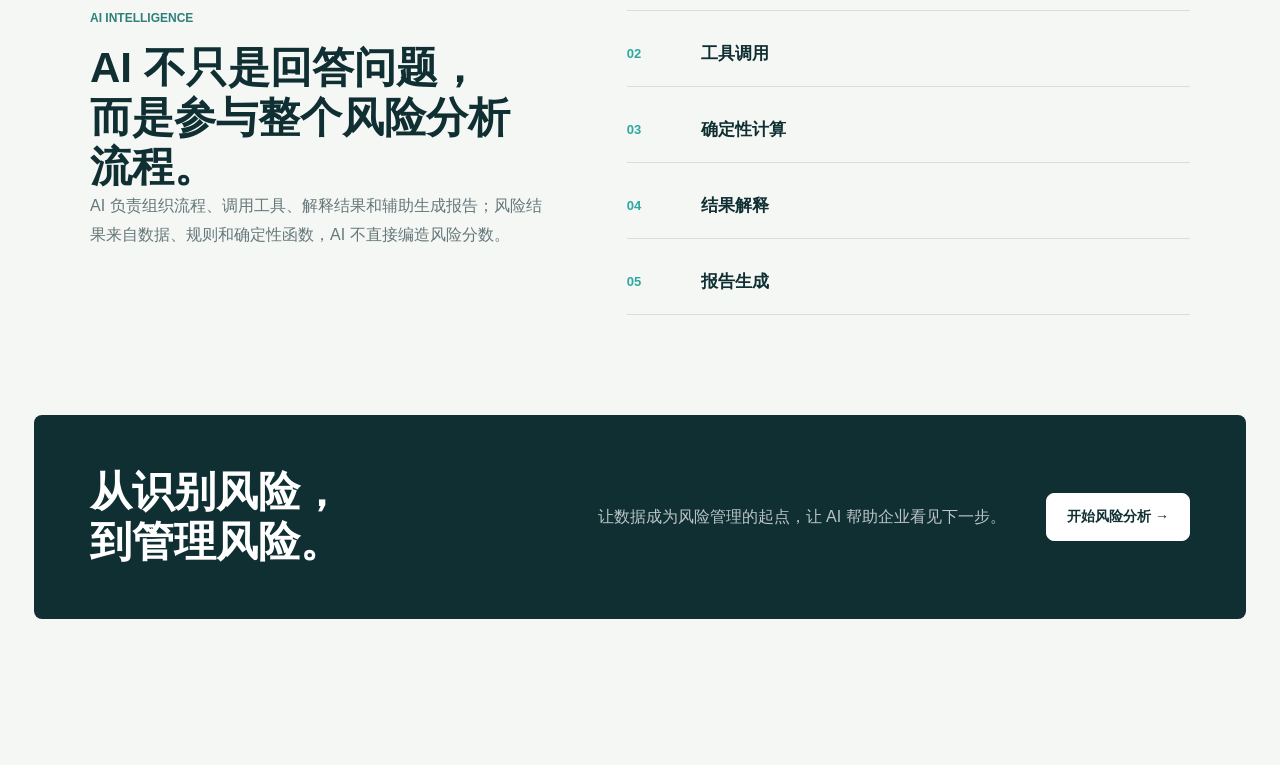
==== commit 553e2c10: "Rebuild AquaVista landing page" ====
--- a/index.html
+++ b/index.html
@@ -3,12 +3,13 @@
 <head>
   <meta charset="utf-8" />
   <meta name="viewport" content="width=device-width, initial-scale=1" />
-  <title>水脉 WaterPulse · 平台简介</title>
-  <link rel="icon" href="data:," />
-  <link rel="stylesheet" href="assets/app.css?v=20260825-1" />
+  <title>AquaVista · AI 水风险管理工具</title>
+  <link rel="icon" type="image/svg+xml" href="assets/aquavista-symbol.svg" />
+  <link rel="stylesheet" href="assets/app.css?v=20260825-home-rebuild" />
 </head>
 <body data-page="home">
   <div id="app"></div>
-  <script src="assets/site.js?v=20260825-1"></script>
+  <script src="assets/site.js?v=20260825-home-rebuild"></script>
 </body>
 </html>
+
--- a/assets/app.css
+++ b/assets/app.css
@@ -1,20 +1,20 @@
 :root {
-  --nav: #102a2c;
-  --nav-soft: #1d3d3f;
+  --nav: #102F33;
+  --nav-soft: #153A3E;
   --ink: #132426;
   --muted: #68787c;
   --line: #dfe7e4;
   --wash: #f5f8f6;
   --panel: #ffffff;
-  --teal: #087f75;
+  --teal: #2FA7A0;
   --teal-soft: #e2f4f1;
-  --green: #2f9461;
+  --green: #72B88A;
   --green-soft: #e6f4eb;
   --amber: #c67c1c;
   --amber-soft: #fff0d5;
   --red: #bf4436;
   --red-soft: #fee7e2;
-  --blue: #2f66a3;
+  --blue: #3D9DB3;
   --blue-soft: #e7f0fb;
   --shadow: 0 16px 34px rgba(19, 36, 38, 0.08);
 }
@@ -61,41 +61,30 @@
   margin-bottom: 24px;
 }
 
-.logo-mark {
-  position: relative;
-  width: 44px;
-  height: 44px;
-  border: 1px solid rgba(132, 219, 208, 0.65);
-  border-radius: 14px;
-  background:
-    radial-gradient(circle at 30% 28%, rgba(255, 255, 255, 0.95) 0 2px, transparent 3px),
-    linear-gradient(145deg, rgba(132, 219, 208, 0.24), rgba(39, 114, 106, 0.08));
-  box-shadow:
-    inset 0 0 0 1px rgba(255, 255, 255, 0.08),
-    0 14px 30px rgba(0, 0, 0, 0.22);
+.logo-symbol {
+  width: 46px;
+  height: 46px;
   flex: 0 0 auto;
-}
-
-.logo-mark::before {
-  content: "";
-  position: absolute;
-  inset: 8px 10px 9px;
-  border: 3px solid #8fe3d8;
-  border-top-color: #ffffff;
-  border-radius: 50% 50% 50% 12px;
-  transform: rotate(-45deg);
-}
-
-.logo-mark::after {
-  content: "";
-  position: absolute;
-  right: 8px;
-  bottom: 8px;
-  width: 11px;
-  height: 11px;
-  border-radius: 50%;
-  background: #f2c36b;
-  box-shadow: 0 0 0 4px rgba(242, 195, 107, 0.12);
+  filter: drop-shadow(0 12px 22px rgba(0, 0, 0, 0.22));
+}
+
+.logo-symbol .av-water,
+.av-logo-symbol .av-water {
+  fill: url(#avSidebarWater);
+}
+
+.logo-symbol .av-stream,
+.logo-symbol .av-data-line,
+.logo-symbol .av-data-bar,
+.av-logo-symbol .av-stream,
+.av-logo-symbol .av-data-line,
+.av-logo-symbol .av-data-bar {
+  stroke: #F5F7F4;
+}
+
+.logo-symbol .av-leaf,
+.av-logo-symbol .av-leaf {
+  stroke: #72B88A;
 }
 
 .logo strong {
@@ -110,10 +99,12 @@
   display: block;
   margin-top: 2px;
   color: #86b7b2;
-  font-size: 11px;
+  font-size: 10px;
   font-style: normal;
   font-weight: 760;
   text-transform: uppercase;
+  letter-spacing: 0.8px;
+  line-height: 1.22;
 }
 
 .nav-item {
@@ -1356,7 +1347,753 @@
   font-weight: 780;
 }
 
+.landing-shell {
+  min-height: 100vh;
+  background: #f5f7f4;
+  color: #17272a;
+}
+
+.landing-header {
+  position: sticky;
+  top: 0;
+  z-index: 20;
+  display: grid;
+  grid-template-columns: minmax(220px, 1fr) auto minmax(220px, 1fr);
+  align-items: center;
+  gap: 24px;
+  min-height: 78px;
+  padding: 0 56px;
+  border-bottom: 1px solid rgba(21, 58, 62, 0.12);
+  background: rgba(245, 247, 244, 0.92);
+  backdrop-filter: blur(18px);
+}
+
+.landing-brand {
+  display: inline-flex;
+  align-items: center;
+  gap: 12px;
+  width: fit-content;
+}
+
+.av-logo-symbol {
+  width: 44px;
+  height: 44px;
+  flex: 0 0 auto;
+  filter: drop-shadow(0 10px 18px rgba(16, 47, 51, 0.16));
+}
+
+.landing-brand strong,
+.landing-brand em {
+  display: block;
+}
+
+.landing-brand strong {
+  color: #102f33;
+  font-size: 21px;
+  line-height: 1;
+}
+
+.landing-brand em {
+  margin-top: 4px;
+  color: #65777a;
+  font-size: 11px;
+  font-style: normal;
+  font-weight: 760;
+  text-transform: uppercase;
+}
+
+.landing-nav {
+  display: inline-flex;
+  align-items: center;
+  justify-content: center;
+  gap: 34px;
+  color: #526669;
+  font-size: 14px;
+  font-weight: 760;
+}
+
+.landing-nav a:hover {
+  color: #102f33;
+}
+
+.landing-actions {
+  display: inline-flex;
+  justify-content: flex-end;
+  align-items: center;
+  gap: 12px;
+}
+
+.landing-login {
+  color: #40565a;
+  font-size: 14px;
+  font-weight: 760;
+}
+
+.landing-button {
+  display: inline-flex;
+  align-items: center;
+  justify-content: center;
+  min-height: 40px;
+  padding: 10px 16px;
+  border: 1px solid rgba(16, 47, 51, 0.18);
+  border-radius: 8px;
+  background: #ffffff;
+  color: #153a3e;
+  font-size: 14px;
+  font-weight: 820;
+  white-space: nowrap;
+}
+
+.landing-button.primary {
+  color: #ffffff;
+  border-color: #102f33;
+  background: #102f33;
+}
+
+.landing-button.secondary {
+  background: transparent;
+}
+
+.landing-button.light {
+  color: #102f33;
+  border-color: #ffffff;
+  background: #ffffff;
+}
+
+.landing-button.large {
+  min-height: 48px;
+  padding: 13px 20px;
+}
+
+.landing-main {
+  width: 100%;
+}
+
+.landing-hero {
+  display: grid;
+  grid-template-columns: minmax(0, 0.92fr) minmax(520px, 1.08fr);
+  gap: 56px;
+  align-items: center;
+  max-width: 1360px;
+  margin: 0 auto;
+  padding: 48px 56px 56px;
+}
+
+.hero-copy {
+  max-width: 610px;
+}
+
+.eyebrow,
+.section-intro span,
+.ai-copy span {
+  display: block;
+  margin-bottom: 18px;
+  color: #2f7f7a;
+  font-size: 12px;
+  font-weight: 880;
+  text-transform: uppercase;
+}
+
+.hero-copy h1 {
+  color: #102f33;
+  font-size: 56px;
+  line-height: 1.08;
+  font-weight: 860;
+}
+
+.hero-copy p {
+  max-width: 570px;
+  margin: 22px 0 0;
+  color: #526669;
+  font-size: 17px;
+  line-height: 1.8;
+}
+
+.hero-cta {
+  display: flex;
+  flex-wrap: wrap;
+  gap: 14px;
+  margin-top: 34px;
+}
+
+.hero-visual {
+  position: relative;
+  min-height: 540px;
+  overflow: hidden;
+  border: 1px solid rgba(16, 47, 51, 0.14);
+  border-radius: 8px;
+  background:
+    linear-gradient(180deg, rgba(255, 255, 255, 0.88), rgba(255, 255, 255, 0.76)),
+    #eef4f1;
+  box-shadow: 0 28px 70px rgba(16, 47, 51, 0.14);
+}
+
+.visual-topline,
+.preview-toolbar {
+  display: flex;
+  justify-content: space-between;
+  align-items: center;
+  gap: 18px;
+  min-height: 58px;
+  padding: 0 22px;
+  border-bottom: 1px solid rgba(16, 47, 51, 0.1);
+}
+
+.visual-topline span,
+.visual-footer span,
+.visual-panel span,
+.preview-toolbar span,
+.preview-metric span,
+.preview-bottom span,
+.demo-note {
+  color: #6a7b7e;
+  font-size: 11px;
+  font-weight: 820;
+  text-transform: uppercase;
+}
+
+.visual-topline strong {
+  color: #102f33;
+  font-size: 12px;
+}
+
+.visual-stage {
+  position: relative;
+  height: 370px;
+  margin: 16px 18px 0;
+  overflow: hidden;
+  border: 1px solid rgba(16, 47, 51, 0.1);
+  border-radius: 8px;
+  background:
+    repeating-linear-gradient(0deg, rgba(16, 47, 51, 0.035) 0 1px, transparent 1px 44px),
+    repeating-linear-gradient(90deg, rgba(16, 47, 51, 0.035) 0 1px, transparent 1px 44px),
+    #f9fbf9;
+}
+
+.visual-map {
+  position: absolute;
+  inset: 16px 10px 28px;
+  width: calc(100% - 20px);
+  height: calc(100% - 44px);
+  color: rgba(47, 157, 179, 0.5);
+}
+
+.visual-links {
+  position: absolute;
+  inset: 0;
+  width: 100%;
+  height: 100%;
+}
+
+.visual-links path {
+  fill: none;
+  stroke: rgba(16, 47, 51, 0.34);
+  stroke-width: 0.35;
+  stroke-dasharray: 1.2 1.4;
+}
+
+.hero-node {
+  position: absolute;
+  display: grid;
+  place-items: center;
+  transform: translate(-50%, -50%);
+  border: 2px solid currentColor;
+  border-radius: 999px;
+  background: #ffffff;
+  box-shadow: 0 0 0 6px rgba(47, 167, 160, 0.08);
+}
+
+.hero-node i {
+  position: absolute;
+  top: calc(100% + 6px);
+  color: #42585c;
+  font-size: 10px;
+  font-style: normal;
+  font-weight: 900;
+}
+
+.hero-node.red,
+.preview-dot.red { color: #bf4436; }
+.hero-node.amber,
+.preview-dot.amber { color: #c67c1c; }
+.hero-node.green,
+.preview-dot.green { color: #72b88a; }
+
+.visual-panel {
+  position: absolute;
+  min-width: 178px;
+  padding: 12px 14px;
+  border: 1px solid rgba(16, 47, 51, 0.13);
+  border-radius: 8px;
+  background: rgba(255, 255, 255, 0.86);
+  box-shadow: 0 18px 38px rgba(16, 47, 51, 0.1);
+}
+
+.visual-panel strong {
+  display: block;
+  margin-top: 5px;
+  color: #102f33;
+  font-size: 13px;
+  line-height: 1.35;
+}
+
+.risk-panel { left: 22px; top: 22px; }
+.exposure-panel { right: 22px; top: 138px; }
+.priority-panel { left: 42px; bottom: 34px; }
+
+.visual-footer {
+  display: grid;
+  grid-template-columns: repeat(3, minmax(0, 1fr));
+  gap: 1px;
+  margin: 15px 18px 0;
+  border: 1px solid rgba(16, 47, 51, 0.1);
+  border-radius: 8px;
+  overflow: hidden;
+  background: rgba(16, 47, 51, 0.1);
+}
+
+.visual-footer div {
+  min-height: 70px;
+  padding: 13px 15px;
+  background: rgba(255, 255, 255, 0.82);
+}
+
+.visual-footer strong {
+  display: block;
+  margin-top: 7px;
+  color: #102f33;
+  font-size: 19px;
+  line-height: 1.15;
+}
+
+.demo-note {
+  margin: 11px 20px 0;
+  line-height: 1.4;
+  text-transform: none;
+}
+
+.landing-section {
+  max-width: 1360px;
+  margin: 0 auto;
+  padding: 84px 56px;
+}
+
+.value-section {
+  padding-top: 42px;
+  border-top: 1px solid rgba(16, 47, 51, 0.08);
+}
+
+.section-intro {
+  display: grid;
+  grid-template-columns: minmax(360px, 0.82fr) minmax(0, 1fr);
+  gap: 74px;
+  align-items: end;
+  margin-bottom: 42px;
+}
+
+.section-intro.compact {
+  display: block;
+  margin-bottom: 34px;
+}
+
+.section-intro h2,
+.ai-copy h2,
+.final-cta h2 {
+  color: #102f33;
+  font-size: 42px;
+  line-height: 1.18;
+  font-weight: 840;
+}
+
+.section-intro p,
+.ai-copy p,
+.final-cta p {
+  margin: 0;
+  color: #65777a;
+  font-size: 16px;
+  line-height: 1.8;
+}
+
+.value-grid {
+  display: grid;
+  grid-template-columns: repeat(4, minmax(0, 1fr));
+  gap: 34px;
+  border-top: 1px solid rgba(16, 47, 51, 0.12);
+}
+
+.value-item {
+  min-height: 220px;
+  padding-top: 28px;
+  border-top: 2px solid transparent;
+}
+
+.value-item:hover {
+  border-top-color: #2fa7a0;
+}
+
+.value-index {
+  color: #8b9b9e;
+  font-size: 13px;
+  font-weight: 900;
+}
+
+.value-symbol {
+  width: 42px;
+  height: 42px;
+  display: grid;
+  place-items: center;
+  margin: 20px 0 26px;
+  border: 1px solid rgba(47, 167, 160, 0.36);
+  border-radius: 8px;
+}
+
+.value-symbol span {
+  width: 18px;
+  height: 18px;
+  border: 2px solid #2fa7a0;
+  border-radius: 50%;
+}
+
+.value-item h3 {
+  color: #17272a;
+  font-size: 19px;
+  margin-bottom: 10px;
+}
+
+.value-item p {
+  margin: 0;
+  color: #65777a;
+  font-size: 14px;
+  line-height: 1.65;
+}
+
+.workflow-section {
+  max-width: none;
+  background: #ffffff;
+}
+
+.workflow-section > * {
+  max-width: 1248px;
+  margin-left: auto;
+  margin-right: auto;
+}
+
+.workflow-line {
+  display: grid;
+  grid-template-columns: repeat(6, minmax(0, 1fr));
+  gap: 0;
+  border-top: 1px solid rgba(16, 47, 51, 0.14);
+  border-bottom: 1px solid rgba(16, 47, 51, 0.14);
+}
+
+.workflow-step {
+  position: relative;
+  min-height: 178px;
+  padding: 25px 22px 25px 0;
+}
+
+.workflow-step::after {
+  content: "→";
+  position: absolute;
+  right: 18px;
+  top: 28px;
+  color: #9ba9ab;
+  font-weight: 900;
+}
+
+.workflow-step:last-child::after {
+  content: "";
+}
+
+.workflow-step span {
+  display: block;
+  color: #2fa7a0;
+  font-size: 13px;
+  font-weight: 900;
+  margin-bottom: 28px;
+}
+
+.workflow-step strong {
+  display: block;
+  color: #102f33;
+  font-size: 17px;
+  margin-bottom: 10px;
+}
+
+.workflow-step p {
+  max-width: 170px;
+  margin: 0;
+  color: #65777a;
+  font-size: 13px;
+  line-height: 1.6;
+}
+
+.preview-section {
+  padding-top: 92px;
+}
+
+.analytics-preview {
+  border: 1px solid rgba(16, 47, 51, 0.14);
+  border-radius: 8px;
+  background: #ffffff;
+  box-shadow: 0 26px 70px rgba(16, 47, 51, 0.11);
+  overflow: hidden;
+}
+
+.preview-toolbar {
+  min-height: 66px;
+  background: #102f33;
+}
+
+.preview-toolbar span {
+  color: rgba(255, 255, 255, 0.6);
+}
+
+.preview-toolbar strong,
+.preview-toolbar a {
+  display: block;
+  color: #ffffff;
+}
+
+.preview-toolbar strong {
+  margin-top: 4px;
+  font-size: 16px;
+}
+
+.preview-toolbar a {
+  font-size: 13px;
+  font-weight: 820;
+}
+
+.preview-grid {
+  display: grid;
+  grid-template-columns: minmax(0, 1.25fr) 360px;
+  min-height: 390px;
+}
+
+.preview-map {
+  position: relative;
+  min-height: 390px;
+  overflow: hidden;
+  border-right: 1px solid rgba(16, 47, 51, 0.1);
+  background:
+    repeating-linear-gradient(0deg, rgba(16, 47, 51, 0.035) 0 1px, transparent 1px 40px),
+    repeating-linear-gradient(90deg, rgba(16, 47, 51, 0.035) 0 1px, transparent 1px 40px),
+    #f8faf8;
+}
+
+.preview-map svg {
+  position: absolute;
+  inset: 36px 50px;
+  width: calc(100% - 100px);
+  height: calc(100% - 72px);
+}
+
+.preview-map path {
+  fill: none;
+  stroke: rgba(61, 157, 179, 0.48);
+  stroke-width: 1.4;
+}
+
+.preview-map path:first-child {
+  stroke-width: 1.8;
+}
+
+.preview-dot {
+  position: absolute;
+  width: 32px;
+  height: 32px;
+  display: grid;
+  place-items: center;
+  transform: translate(-50%, -50%);
+  border: 2px solid currentColor;
+  border-radius: 999px;
+  background: #ffffff;
+  font-size: 10px;
+  font-weight: 900;
+}
+
+.preview-side {
+  display: grid;
+  grid-template-rows: repeat(3, 1fr);
+}
+
+.preview-metric {
+  padding: 28px 28px;
+  border-bottom: 1px solid rgba(16, 47, 51, 0.1);
+}
+
+.preview-metric:last-child {
+  border-bottom: 0;
+}
+
+.preview-metric strong {
+  display: block;
+  margin: 8px 0 5px;
+  color: #102f33;
+  font-size: 29px;
+  line-height: 1.05;
+}
+
+.preview-metric em {
+  color: #65777a;
+  font-size: 12px;
+  font-style: normal;
+}
+
+.preview-bottom {
+  display: grid;
+  grid-template-columns: minmax(0, 1fr) minmax(320px, 0.85fr);
+  gap: 1px;
+  border-top: 1px solid rgba(16, 47, 51, 0.1);
+  background: rgba(16, 47, 51, 0.1);
+}
+
+.preview-bottom > div {
+  padding: 22px 24px;
+  background: #ffffff;
+}
+
+.preview-row {
+  display: grid;
+  grid-template-columns: 42px 1fr 70px;
+  gap: 12px;
+  align-items: center;
+  min-height: 36px;
+  margin-top: 10px;
+  color: #40565a;
+  font-size: 13px;
+}
+
+.preview-row span {
+  color: #2fa7a0;
+}
+
+.preview-row em {
+  justify-self: end;
+  color: #102f33;
+  font-style: normal;
+  font-weight: 840;
+}
+
+.preview-insight p {
+  margin: 12px 0 0;
+  color: #526669;
+  font-size: 14px;
+  line-height: 1.7;
+}
+
+.ai-section {
+  display: grid;
+  grid-template-columns: minmax(360px, 0.9fr) minmax(0, 1.1fr);
+  gap: 76px;
+  align-items: center;
+  border-top: 1px solid rgba(16, 47, 51, 0.1);
+}
+
+.ai-flow {
+  display: grid;
+  gap: 10px;
+}
+
+.ai-step {
+  display: grid;
+  grid-template-columns: 74px 1fr;
+  align-items: center;
+  min-height: 66px;
+  border-bottom: 1px solid rgba(16, 47, 51, 0.12);
+}
+
+.ai-step span {
+  color: #2fa7a0;
+  font-size: 13px;
+  font-weight: 900;
+}
+
+.ai-step strong {
+  color: #102f33;
+  font-size: 17px;
+}
+
+.final-cta {
+  display: grid;
+  grid-template-columns: minmax(0, 0.8fr) minmax(300px, 0.7fr) auto;
+  gap: 36px;
+  align-items: center;
+  max-width: 1248px;
+  margin: 16px auto 88px;
+  padding: 52px 56px;
+  border-radius: 8px;
+  background: #102f33;
+}
+
+.final-cta h2,
+.final-cta p {
+  color: #ffffff;
+}
+
+.final-cta p {
+  color: rgba(255, 255, 255, 0.72);
+}
+
 @media (max-width: 1240px) {
+  .landing-header {
+    grid-template-columns: auto 1fr auto;
+    padding: 0 30px;
+  }
+
+  .landing-nav {
+    gap: 20px;
+  }
+
+  .landing-hero {
+    grid-template-columns: 1fr;
+    min-height: auto;
+    padding: 54px 34px 70px;
+  }
+
+  .hero-copy {
+    max-width: 760px;
+  }
+
+  .hero-visual {
+    min-height: 540px;
+  }
+
+  .landing-section {
+    padding: 74px 34px;
+  }
+
+  .section-intro,
+  .ai-section {
+    grid-template-columns: 1fr;
+    gap: 28px;
+  }
+
+  .value-grid {
+    grid-template-columns: repeat(2, minmax(0, 1fr));
+  }
+
+  .workflow-line {
+    grid-template-columns: repeat(3, minmax(0, 1fr));
+  }
+
+  .preview-grid,
+  .preview-bottom {
+    grid-template-columns: 1fr;
+  }
+
+  .preview-map {
+    border-right: 0;
+    border-bottom: 1px solid rgba(16, 47, 51, 0.1);
+  }
+
+  .final-cta {
+    grid-template-columns: 1fr;
+    margin-left: 34px;
+    margin-right: 34px;
+  }
+
   .app-shell,
   .overview,
   .metrics,
@@ -1375,6 +2112,115 @@
 }
 
 @media (max-width: 720px) {
+  .landing-header {
+    position: static;
+    grid-template-columns: 1fr;
+    gap: 14px;
+    padding: 16px 18px;
+  }
+
+  .landing-nav {
+    justify-content: flex-start;
+    gap: 16px;
+    overflow-x: auto;
+    padding-bottom: 4px;
+  }
+
+  .landing-actions {
+    justify-content: flex-start;
+  }
+
+  .landing-hero {
+    padding: 42px 18px 52px;
+  }
+
+  .hero-copy h1 {
+    font-size: 42px;
+  }
+
+  .hero-copy p {
+    font-size: 16px;
+  }
+
+  .hero-visual {
+    min-height: 520px;
+  }
+
+  .visual-stage {
+    height: 360px;
+    margin-left: 12px;
+    margin-right: 12px;
+  }
+
+  .visual-footer {
+    grid-template-columns: 1fr;
+    margin-left: 12px;
+    margin-right: 12px;
+  }
+
+  .visual-panel {
+    min-width: 145px;
+  }
+
+  .exposure-panel {
+    right: 12px;
+  }
+
+  .priority-panel {
+    left: 14px;
+  }
+
+  .landing-section {
+    padding: 58px 18px;
+  }
+
+  .section-intro h2,
+  .ai-copy h2,
+  .final-cta h2 {
+    font-size: 32px;
+  }
+
+  .value-grid,
+  .workflow-line {
+    grid-template-columns: 1fr;
+  }
+
+  .workflow-step {
+    min-height: 132px;
+    padding-right: 34px;
+  }
+
+  .workflow-step::after {
+    content: "↓";
+    right: 4px;
+  }
+
+  .workflow-step p {
+    max-width: none;
+  }
+
+  .preview-map {
+    min-height: 320px;
+  }
+
+  .preview-side {
+    grid-template-rows: none;
+  }
+
+  .preview-row {
+    grid-template-columns: 36px 1fr;
+  }
+
+  .preview-row em {
+    grid-column: 2;
+    justify-self: start;
+  }
+
+  .final-cta {
+    margin: 0 18px 58px;
+    padding: 36px 24px;
+  }
+
   main {
     padding: 20px 14px 44px;
   }
@@ -1476,3 +2322,4 @@
     box-shadow: none;
   }
 }
+
